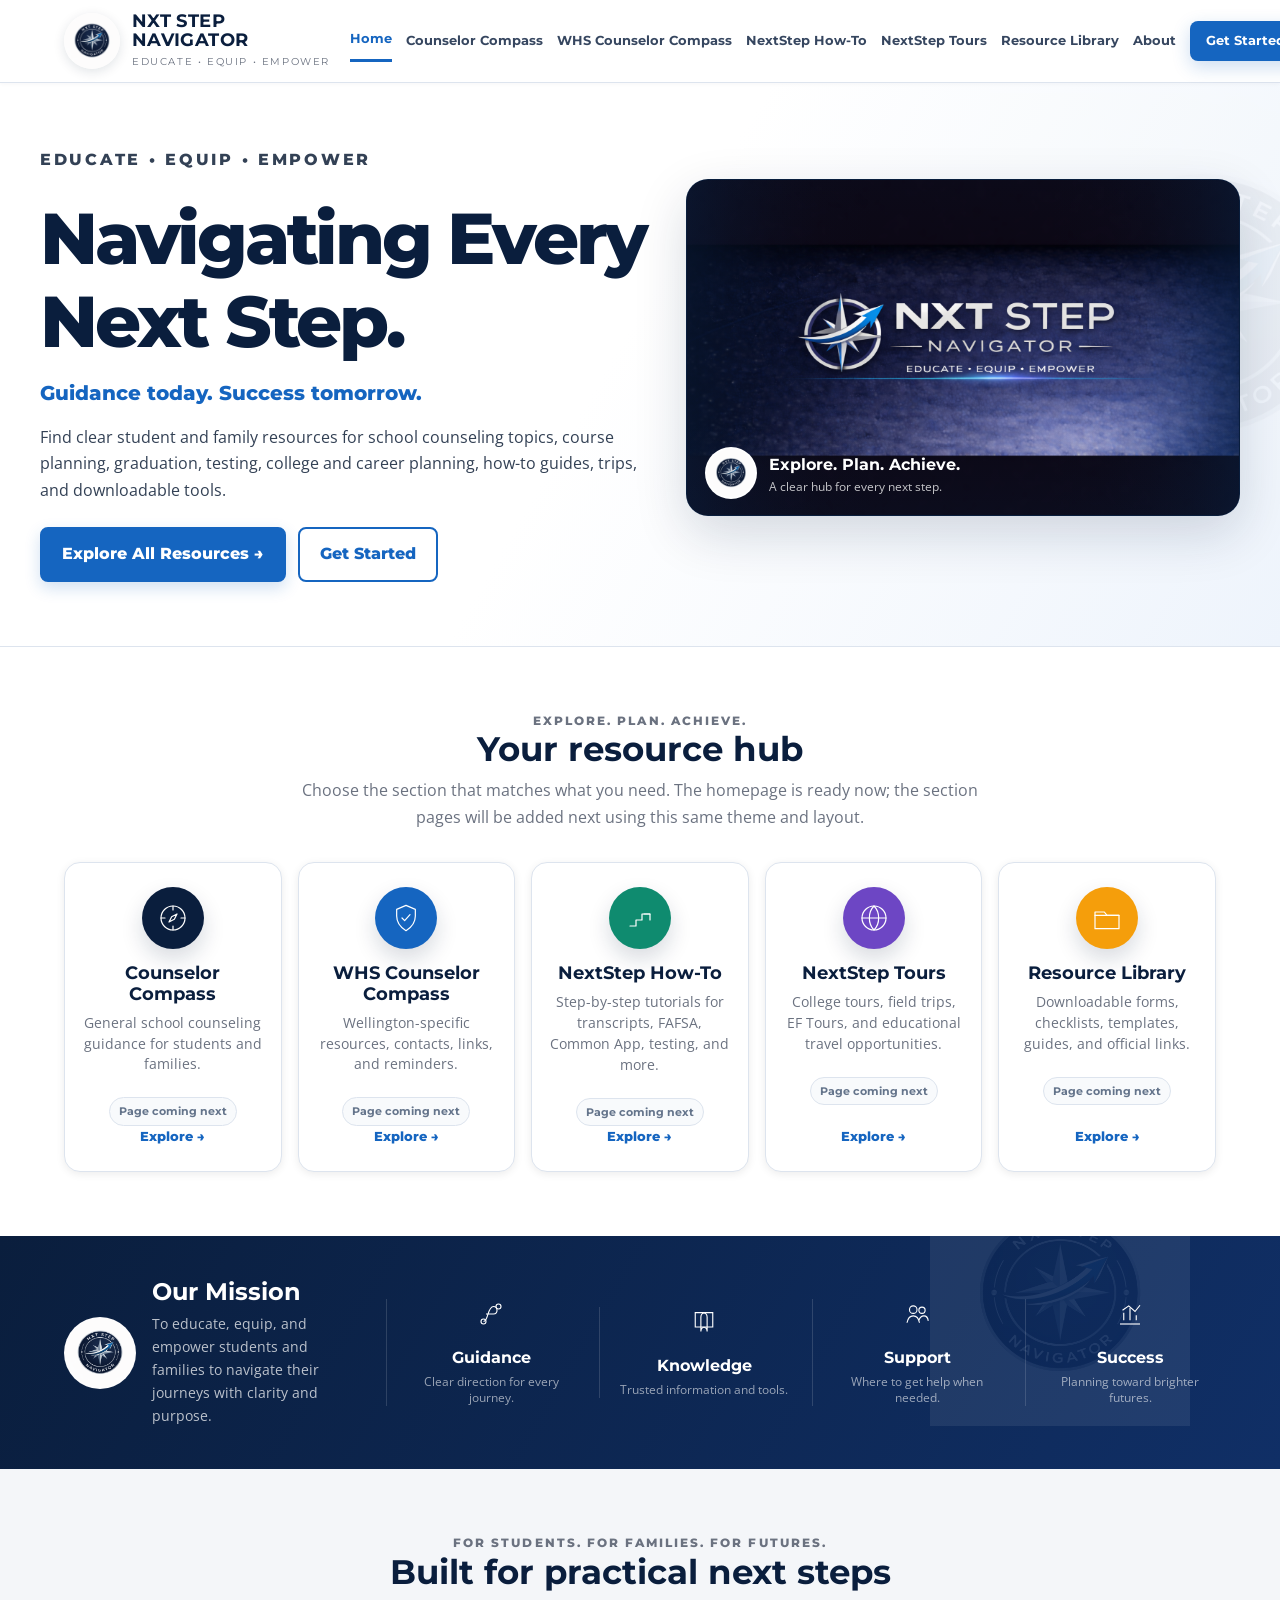
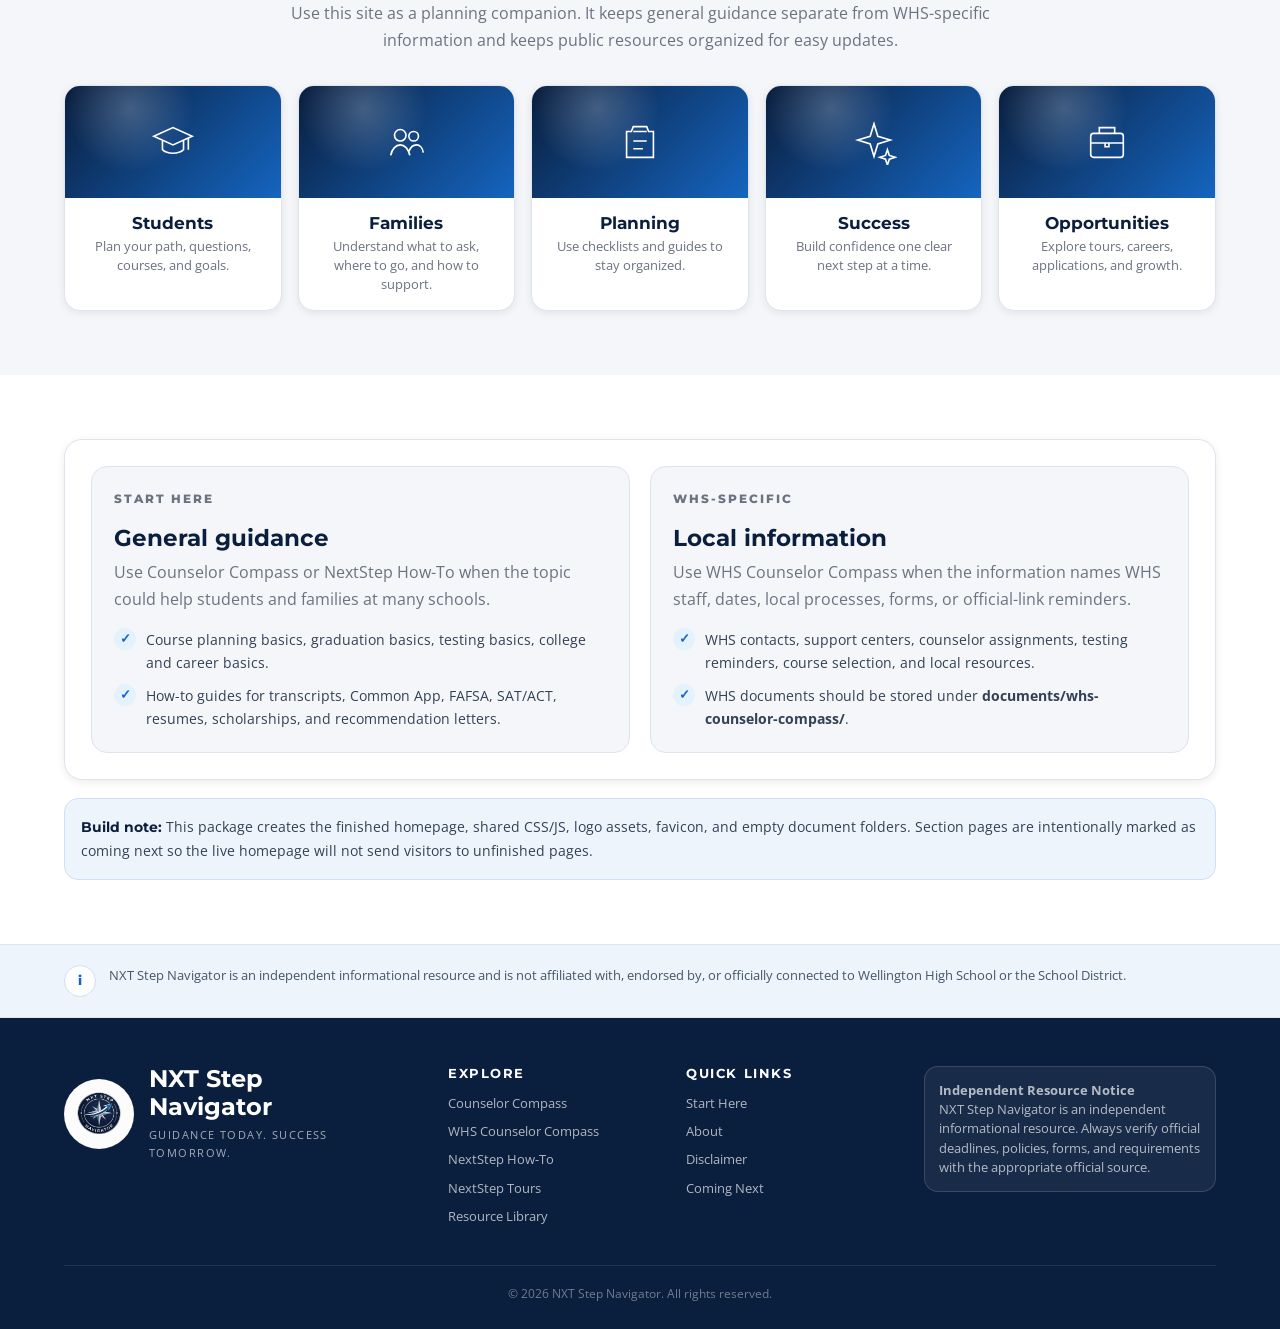
==== index.html @ c520c38c "Update index.html" ====
<!DOCTYPE html>
<html lang="en">
<head>
  <meta charset="UTF-8">
  <meta name="viewport" content="width=device-width, initial-scale=1.0">
  <title>NXT Step Navigator — Educate. Equip. Empower.</title>
  <meta name="description" content="NXT Step Navigator helps students and families find counseling guidance, step-by-step how-to resources, trip opportunities, and downloadable planning tools.">
  <link rel="icon" href="favicon.ico" sizes="any">
  <link rel="apple-touch-icon" href="apple-touch-icon.png">
  <link rel="preconnect" href="https://fonts.googleapis.com">
  <link rel="preconnect" href="https://fonts.gstatic.com" crossorigin>
  <link href="https://fonts.googleapis.com/css2?family=Montserrat:wght@500;600;700;800&family=Open+Sans:wght@400;600;700&display=swap" rel="stylesheet">
  <link rel="stylesheet" href="css/style.css">
</head>
<body>
<a class="skip-link" href="#main-content">Skip to content</a>
<nav class="nav" aria-label="Main navigation">
  <div class="container nav-inner">
    <a class="brand" href="index.html" aria-label="NXT Step Navigator home">
      <img src="assets/logos/nxt-step-navigator-badge.png" alt="NXT Step Navigator compass logo">
      <div><strong>NXT Step<br>Navigator</strong><span>Educate • Equip • Empower</span></div>
    </a>
    <button class="nav-toggle" type="button" aria-expanded="false" aria-controls="nav-links">Menu</button>
    <div class="nav-links" id="nav-links">
      <a class="active" href="index.html">Home</a>
      <a href="#site-sections">Counselor Compass</a>
      <a href="#site-sections">WHS Counselor Compass</a>
      <a href="#site-sections">NextStep How-To</a>
      <a href="#site-sections">NextStep Tours</a>
      <a href="#site-sections">Resource Library</a>
      <a href="#about-preview">About</a>
      <a class="nav-cta" href="#site-sections">Get Started →</a>
    </div>
  </div>
</nav>

<header class="hero">
  <div class="container hero-grid">
    <div class="hero-copy">
      <p class="eyebrow">Educate • Equip • Empower</p>
      <h1>Navigating Every Next Step.</h1>
      <p class="sub">Guidance today. Success tomorrow.</p>
      <p>Find clear student and family resources for school counseling topics, course planning, graduation, testing, college and career planning, how-to guides, trips, and downloadable tools.</p>
      <div class="btn-row">
        <a class="btn" href="#site-sections">Explore All Resources →</a>
        <a class="btn secondary" href="#start-here">Get Started</a>
      </div>
    </div>
    <div class="hero-visual" aria-label="NXT Step Navigator brand visual">
      <div class="hero-image-card">
        <img src="assets/images/youtube-banner.png" alt="NXT Step Navigator horizontal logo on navy blue background">
        <div class="hero-caption">
          <img src="assets/logos/nxt-step-navigator-badge.png" alt="">
          <div><strong>Explore. Plan. Achieve.</strong><span>A clear hub for every next step.</span></div>
        </div>
      </div>
      <div class="hero-mini">
        <img class="mini-logo" src="assets/logos/nxt-step-navigator-badge.png" alt="" aria-hidden="true">
        <div class="hero-mini-copy"><strong>Start with the right section.</strong><p>General guidance, WHS-specific resources, step-by-step tasks, tours, and document downloads stay separated.</p></div>
      </div>
    </div>
  </div>
</header>

<main id="main-content">
  <section class="section white" id="site-sections">
    <div class="container">
      <div class="section-title">
        <p class="eyebrow">Explore. Plan. Achieve.</p>
        <h2>Your resource hub</h2>
        <p>Choose the section that matches what you need. The homepage is ready now; the section pages will be added next using this same theme and layout.</p>
      </div>
      <div class="main-grid">
        <a class="icon-card" href="counselor-compass/">
          <span class="icon-badge"><svg viewBox="0 0 48 48" aria-hidden="true"><circle cx="24" cy="24" r="18"/><path d="M30 18 26 26l-8 4 4-8 8-4Z"/><path d="M24 6v6M24 36v6M6 24h6M36 24h6"/></svg></span>
          <h3>Counselor Compass</h3>
          <p>General school counseling guidance for students and families.</p>
          <span class="future-pill">Page coming next</span>
          <span class="card-link">Explore <span>→</span></span>
        </a>
        <a class="icon-card future-link" href="whs-counselor-compass/index.html" data-future-path="whs-counselor-compass/index.html">
          <span class="icon-badge alt"><svg viewBox="0 0 48 48" aria-hidden="true"><path d="M24 5 10 11v10c0 10 6.5 17.5 14 22 7.5-4.5 14-12 14-22V11L24 5Z"/><path d="M18 24l4 4 8-9"/></svg></span>
          <h3>WHS Counselor Compass</h3>
          <p>Wellington-specific resources, contacts, links, and reminders.</p>
          <span class="future-pill">Page coming next</span>
          <span class="card-link">Explore <span>→</span></span>
        </a>
        <a class="icon-card future-link" href="nextstep-how-to/index.html" data-future-path="nextstep-how-to/index.html">
          <span class="icon-badge green"><svg viewBox="0 0 48 48" aria-hidden="true"><path d="M9 36h9v-9h9v-9h12"/><path d="M30 18h9v9"/></svg></span>
          <h3>NextStep How-To</h3>
          <p>Step-by-step tutorials for transcripts, FAFSA, Common App, testing, and more.</p>
          <span class="future-pill">Page coming next</span>
          <span class="card-link">Explore <span>→</span></span>
        </a>
        <a class="icon-card future-link" href="nextstep-tours/index.html" data-future-path="nextstep-tours/index.html">
          <span class="icon-badge purple"><svg viewBox="0 0 48 48" aria-hidden="true"><circle cx="24" cy="24" r="18"/><path d="M6 24h36M24 6c5 5 7 11 7 18s-2 13-7 18M24 6c-5 5-7 11-7 18s2 13 7 18"/></svg></span>
          <h3>NextStep Tours</h3>
          <p>College tours, field trips, EF Tours, and educational travel opportunities.</p>
          <span class="future-pill">Page coming next</span>
          <span class="card-link">Explore <span>→</span></span>
        </a>
        <a class="icon-card future-link" href="resource-library/index.html" data-future-path="resource-library/index.html">
          <span class="icon-badge gold"><svg viewBox="0 0 48 48" aria-hidden="true"><path d="M6 15h14l4 5h18v20H6V15Z"/><path d="M6 20h36"/></svg></span>
          <h3>Resource Library</h3>
          <p>Downloadable forms, checklists, templates, guides, and official links.</p>
          <span class="future-pill">Page coming next</span>
          <span class="card-link">Explore <span>→</span></span>
        </a>
      </div>
    </div>
  </section>

  <section class="mission" aria-label="Mission">
    <div class="container mission-grid">
      <div class="mission-brand">
        <img src="assets/logos/nxt-step-navigator-badge.png" alt="NXT Step Navigator badge logo">
        <div><h2>Our Mission</h2><p>To educate, equip, and empower students and families to navigate their journeys with clarity and purpose.</p></div>
      </div>
      <div class="mission-item"><svg viewBox="0 0 48 48" aria-hidden="true"><path d="M12 36c8 0 6-24 16-24 7 0 8 12 0 12H16"/><circle cx="12" cy="36" r="4"/><circle cx="36" cy="12" r="4"/></svg><strong>Guidance</strong><span>Clear direction for every journey.</span></div>
      <div class="mission-item"><svg viewBox="0 0 48 48" aria-hidden="true"><path d="M10 9h12c4 0 7 3 7 7v23c0-4-3-7-7-7H10V9Z"/><path d="M38 9H26c-4 0-7 3-7 7v23c0-4 3-7 7-7h12V9Z"/></svg><strong>Knowledge</strong><span>Trusted information and tools.</span></div>
      <div class="mission-item"><svg viewBox="0 0 48 48" aria-hidden="true"><circle cx="18" cy="17" r="6"/><circle cx="32" cy="18" r="5"/><path d="M8 38c1.4-7 5.6-11 10-11s8.6 4 10 11"/><path d="M27 34c1.6-4.5 4.4-7 8-7 3.4 0 6.4 3.1 7 8"/></svg><strong>Support</strong><span>Where to get help when needed.</span></div>
      <div class="mission-item"><svg viewBox="0 0 48 48" aria-hidden="true"><path d="M8 40h32"/><path d="M14 34V22M24 34V14M34 34V26"/><path d="M12 18l10-7 10 9 8-10"/></svg><strong>Success</strong><span>Planning toward brighter futures.</span></div>
    </div>
  </section>

  <section class="section light" id="about-preview">
    <div class="container">
      <div class="section-title">
        <p class="eyebrow">For Students. For Families. For Futures.</p>
        <h2>Built for practical next steps</h2>
        <p>Use this site as a planning companion. It keeps general guidance separate from WHS-specific information and keeps public resources organized for easy updates.</p>
      </div>
      <div class="audience-grid">
        <article class="audience-card"><div class="audience-top"><svg viewBox="0 0 48 48" aria-hidden="true"><path d="M4 18 24 9l20 9-20 9L4 18Z"/><path d="M13 23v9c5 5 17 5 22 0v-9"/><path d="M40 20v12"/></svg></div><div class="audience-body"><h3>Students</h3><p>Plan your path, questions, courses, and goals.</p></div></article>
        <article class="audience-card"><div class="audience-top"><svg viewBox="0 0 48 48" aria-hidden="true"><circle cx="18" cy="17" r="6"/><circle cx="32" cy="18" r="5"/><path d="M8 38c1.4-7 5.6-11 10-11s8.6 4 10 11"/><path d="M27 34c1.6-4.5 4.4-7 8-7 3.4 0 6.4 3.1 7 8"/></svg></div><div class="audience-body"><h3>Families</h3><p>Understand what to ask, where to go, and how to support.</p></div></article>
        <article class="audience-card"><div class="audience-top"><svg viewBox="0 0 48 48" aria-hidden="true"><path d="M17 8h14l2 5h5v27H10V13h5l2-5Z"/><path d="M17 13h14M17 23h14M17 31h10"/></svg></div><div class="audience-body"><h3>Planning</h3><p>Use checklists and guides to stay organized.</p></div></article>
        <article class="audience-card"><div class="audience-top"><svg viewBox="0 0 48 48" aria-hidden="true"><path d="M24 5l4 13 13 4-13 4-4 13-4-13-13-4 13-4 4-13Z"/><path d="M38 32l2 6 6 2-6 2-2 6-2-6-6-2 6-2 2-6Z"/></svg></div><div class="audience-body"><h3>Success</h3><p>Build confidence one clear next step at a time.</p></div></article>
        <article class="audience-card"><div class="audience-top"><svg viewBox="0 0 48 48" aria-hidden="true"><path d="M16 15V9h16v6"/><rect x="7" y="15" width="34" height="25" rx="3"/><path d="M7 25h34M22 25v4h4v-4"/></svg></div><div class="audience-body"><h3>Opportunities</h3><p>Explore tours, careers, applications, and growth.</p></div></article>
      </div>
    </div>
  </section>

  <section class="section white" id="start-here">
    <div class="container">
      <div class="start-panel">
        <div class="choice-card">
          <p class="eyebrow">Start Here</p>
          <h3>General guidance</h3>
          <p>Use Counselor Compass or NextStep How-To when the topic could help students and families at many schools.</p>
          <ul class="choice-list">
            <li><span class="check">✓</span><span>Course planning basics, graduation basics, testing basics, college and career basics.</span></li>
            <li><span class="check">✓</span><span>How-to guides for transcripts, Common App, FAFSA, SAT/ACT, resumes, scholarships, and recommendation letters.</span></li>
          </ul>
        </div>
        <div class="choice-card">
          <p class="eyebrow">WHS-Specific</p>
          <h3>Local information</h3>
          <p>Use WHS Counselor Compass when the information names WHS staff, dates, local processes, forms, or official-link reminders.</p>
          <ul class="choice-list">
            <li><span class="check">✓</span><span>WHS contacts, support centers, counselor assignments, testing reminders, course selection, and local resources.</span></li>
            <li><span class="check">✓</span><span>WHS documents should be stored under <strong>documents/whs-counselor-compass/</strong>.</span></li>
          </ul>
        </div>
      </div>
      <div class="coming-box" id="coming-next"><strong>Build note:</strong> This package creates the finished homepage, shared CSS/JS, logo assets, favicon, and empty document folders. Section pages are intentionally marked as coming next so the live homepage will not send visitors to unfinished pages.</div>
    </div>
  </section>
</main>

<section class="disclaimer" id="disclaimer">
  <div class="container"><span class="info-dot">i</span><div>NXT Step Navigator is an independent informational resource and is not affiliated with, endorsed by, or officially connected to Wellington High School or the School District.</div></div>
</section>

<footer class="footer">
  <div class="container">
    <div class="footer-grid">
      <div>
        <div class="footer-brand"><img src="assets/logos/nxt-step-navigator-badge.png" alt="NXT Step Navigator logo"><div><strong>NXT Step<br>Navigator</strong><span>Guidance today. Success tomorrow.</span></div></div>
      </div>
      <div class="footer-col"><h4>Explore</h4><a href="#site-sections">Counselor Compass</a><a href="#site-sections">WHS Counselor Compass</a><a href="#site-sections">NextStep How-To</a><a href="#site-sections">NextStep Tours</a><a href="#site-sections">Resource Library</a></div>
      <div class="footer-col"><h4>Quick Links</h4><a href="#start-here">Start Here</a><a href="#about-preview">About</a><a href="#disclaimer">Disclaimer</a><a href="#coming-next">Coming Next</a></div>
      <div class="footer-note"><p><strong>Independent Resource Notice</strong><br>NXT Step Navigator is an independent informational resource. Always verify official deadlines, policies, forms, and requirements with the appropriate official source.</p></div>
    </div>
    <div class="copyright">© 2026 NXT Step Navigator. All rights reserved.</div>
  </div>
</footer>

<div class="toast" role="status" aria-live="polite"><strong>Page coming next</strong><span>This page will be added in the next website build.</span></div>
<script src="js/main.js"></script>
</body>
</html>
---- css/style.css ----
/* NXT Step Navigator — main homepage styling */
:root{
  --navy:#0A1E3D;
  --navy-2:#102F66;
  --blue:#1565C0;
  --blue-dark:#0D47A1;
  --silver:#E8EDF2;
  --light:#F4F6F9;
  --gray:#6B7280;
  --white:#FFFFFF;
  --text:#13223A;
  --border:#DDE4EE;
  --success:#16A34A;
  --gold:#D97706;
  --shadow:0 2px 8px rgba(0,0,0,.08);
  --shadow-lg:0 18px 52px rgba(10,30,61,.16);
  --radius:14px;
}
*{box-sizing:border-box}
html{scroll-behavior:smooth}
body{margin:0;font-family:'Open Sans',Arial,sans-serif;color:var(--text);background:var(--light);line-height:1.65}
a{color:inherit;text-decoration:none}
img{max-width:100%;display:block}
.container{max-width:1200px;margin:0 auto;padding:0 24px}
.skip-link{position:absolute;left:-999px;top:10px;background:var(--navy);color:white;padding:10px 14px;border-radius:8px;z-index:999}.skip-link:focus{left:12px}

/* Navigation */
.nav{background:#fff;border-bottom:1px solid var(--border);position:sticky;top:0;z-index:50;box-shadow:0 1px 4px rgba(10,30,61,.04)}
.nav-inner{height:82px;display:flex;align-items:center;gap:20px}
.brand{display:flex;align-items:center;gap:12px;margin-right:auto;min-width:max-content}
.brand img{width:56px;height:56px;border-radius:50%;object-fit:cover;box-shadow:0 3px 12px rgba(10,30,61,.12)}
.brand strong{display:block;font-family:Montserrat,sans-serif;color:var(--navy);font-size:18px;line-height:1.05;letter-spacing:.02em;text-transform:uppercase}
.brand span{display:block;font-family:Montserrat,sans-serif;font-size:10px;text-transform:uppercase;letter-spacing:.16em;color:var(--gray);margin-top:4px}
.nav-links{display:flex;align-items:center;gap:14px;font-family:Montserrat,sans-serif;font-size:12.5px;font-weight:700}
.nav-links a{color:var(--navy);opacity:.82;padding:9px 0;white-space:nowrap}
.nav-links a:hover,.nav-links a.active{color:var(--blue);opacity:1}
.nav-links a.active{border-bottom:3px solid var(--blue)}
.nav-cta{background:var(--blue);color:#fff!important;padding:10px 16px!important;border-radius:8px;opacity:1!important;box-shadow:0 6px 18px rgba(21,101,192,.22)}
.nav-cta:hover{background:var(--blue-dark);color:#fff!important}
.nav-toggle{display:none;background:var(--navy);color:#fff;border:0;border-radius:9px;padding:9px 11px;font-family:Montserrat,sans-serif;font-weight:700;cursor:pointer}

/* Hero */
.hero{position:relative;background:linear-gradient(120deg,#ffffff 0%,#ffffff 48%,#EEF4FC 100%);overflow:hidden;border-bottom:1px solid var(--border)}
.hero:before{content:"";position:absolute;right:-140px;top:10px;width:430px;height:430px;background:url('../assets/logos/nxt-step-navigator-badge.png') center/contain no-repeat;opacity:.045;filter:grayscale(.15)}
.hero-grid{position:relative;z-index:1;display:grid;grid-template-columns:1.05fr .95fr;gap:34px;align-items:center;min-height:520px;padding:64px 0}
.eyebrow{font-family:Montserrat,sans-serif;font-size:12px;font-weight:800;letter-spacing:.17em;text-transform:uppercase;color:var(--blue);margin:0 0 12px}
h1,h2,h3,h4{font-family:Montserrat,sans-serif;color:var(--navy);line-height:1.15}
.hero h1{font-size:clamp(42px,6vw,72px);letter-spacing:-.045em;margin:0 0 14px;font-weight:800;max-width:680px}
.hero .sub{font-family:Montserrat,sans-serif;font-size:20px;color:var(--blue);font-weight:800;margin:0 0 14px}
.hero p{max-width:640px;color:#334155;margin:0 0 24px;font-size:16px}
.btn-row{display:flex;gap:12px;flex-wrap:wrap;align-items:center}
.btn{display:inline-flex;align-items:center;justify-content:center;gap:9px;background:var(--blue);color:#fff;font-family:Montserrat,sans-serif;font-weight:800;border-radius:8px;padding:12px 20px;border:2px solid var(--blue);transition:.15s;box-shadow:0 6px 16px rgba(21,101,192,.2)}
.btn:hover{background:var(--blue-dark);border-color:var(--blue-dark);transform:translateY(-1px)}
.btn.secondary{background:#fff;color:var(--blue);box-shadow:none}
.btn.secondary:hover{background:#E3F2FD;color:var(--blue-dark);border-color:var(--blue-dark)}
.btn.dark-ghost{background:transparent;border-color:rgba(255,255,255,.72);color:#fff;box-shadow:none}.btn.dark-ghost:hover{background:#fff;color:var(--navy);border-color:#fff}

.hero-visual{position:relative;min-height:370px}
.hero-image-card{position:relative;border-radius:22px;overflow:hidden;background:var(--navy);box-shadow:var(--shadow-lg);border:1px solid rgba(10,30,61,.08)}
.hero-image-card img{width:100%;height:335px;object-fit:cover;object-position:center 46%}
.hero-image-card:before{
  content:"";
  position:absolute;
  inset:0;
  z-index:1;
  pointer-events:none;
  background:linear-gradient(
    90deg,
    rgba(10,30,61,.55) 0%,
    rgba(10,30,61,.30) 8%,
    rgba(10,30,61,.14) 16%,
    rgba(10,30,61,.04) 24%,
    rgba(10,30,61,0) 34%,
    rgba(10,30,61,0) 66%,
    rgba(10,30,61,.04) 76%,
    rgba(10,30,61,.14) 84%,
    rgba(10,30,61,.30) 92%,
    rgba(10,30,61,.55) 100%
  );
}
.hero-image-card:after{
  content:"";
  position:absolute;
  inset:0;
  z-index:2;
  pointer-events:none;
  background:linear-gradient(
    180deg,
    rgba(10,30,61,.10) 0%,
    rgba(10,30,61,0) 20%,
    rgba(10,30,61,0) 72%,
    rgba(10,30,61,.20) 100%
  );
}
.hero-caption{position:absolute;left:18px;right:18px;bottom:16px;color:#fff;z-index:3;display:flex;align-items:center;gap:12px}
.hero-caption img{width:52px;height:52px;border-radius:50%;background:#fff;border:2px solid rgba(255,255,255,.75);object-fit:cover;flex:0 0 auto}
.hero-caption strong{font-family:Montserrat,sans-serif;font-size:16px}.hero-caption span{display:block;color:rgba(255,255,255,.76);font-size:12px;line-height:1.35}
.hero-mini{position:absolute;left:-26px;bottom:-30px;width:clamp(360px,42vw,520px);max-width:calc(100vw - 48px);background:#fff;border:1px solid var(--border);border-radius:26px;padding:20px 24px;box-shadow:0 16px 42px rgba(10,30,61,.14);display:grid;grid-template-columns:66px 1fr;gap:18px;align-items:center;z-index:4;overflow:visible}
.hero-mini .mini-logo{width:66px;height:66px;border-radius:50%;object-fit:cover;background:#fff;box-shadow:0 4px 16px rgba(10,30,61,.14);flex:0 0 auto}
.hero-mini-copy{min-width:0}.hero-mini strong{display:block;font-family:Montserrat,sans-serif;color:var(--navy);font-size:clamp(21px,1.75vw,28px);line-height:1.12;letter-spacing:-.025em;margin:0 0 8px}.hero-mini p{font-size:clamp(14px,1.05vw,16px);line-height:1.55;color:var(--gray);margin:0;max-width:420px}

/* Section intro */
.section{padding:64px 0}.section.white{background:#fff}.section.light{background:var(--light)}
.section-title{text-align:center;margin-bottom:32px}.section-title h2{font-size:34px;margin:0 0 8px}.section-title p{margin:0 auto;max-width:720px;color:var(--gray)}

/* Main cards */
.main-grid{display:grid;grid-template-columns:repeat(5,minmax(0,1fr));gap:16px}
.icon-card{background:#fff;border:1px solid var(--border);border-radius:16px;padding:24px 18px;box-shadow:var(--shadow);text-align:center;position:relative;transition:.18s;min-height:235px;display:flex;flex-direction:column;align-items:center;justify-content:flex-start}
.icon-card:hover{transform:translateY(-4px);box-shadow:0 16px 42px rgba(10,30,61,.12);border-color:#C8D8ED}
.icon-card:before{content:"";position:absolute;left:18px;right:18px;top:0;height:4px;background:var(--blue);border-radius:0 0 6px 6px;opacity:0;transition:.18s}.icon-card:hover:before{opacity:1}
.icon-badge{width:62px;height:62px;border-radius:50%;background:var(--navy);display:flex;align-items:center;justify-content:center;color:white;margin:0 auto 14px;box-shadow:0 10px 22px rgba(10,30,61,.16)}
.icon-badge.alt{background:var(--blue)}.icon-badge.gold{background:#F59E0B}.icon-badge.green{background:#0F8B6F}.icon-badge.purple{background:#6D46C4}
.icon-badge svg{width:32px;height:32px;stroke:currentColor;fill:none;stroke-width:1.8;stroke-linecap:round;stroke-linejoin:round}
.icon-card h3{font-size:18px;margin:0 0 8px}.icon-card p{font-size:13.5px;color:var(--gray);margin:0 0 14px;line-height:1.55}.card-link{margin-top:auto;color:var(--blue);font-family:Montserrat,sans-serif;font-weight:800;font-size:13px}.card-link span{transition:.16s}.icon-card:hover .card-link span{margin-left:4px}

/* Mission */
.mission{background:linear-gradient(120deg,var(--navy),#102F66);color:#fff;padding:42px 0;position:relative;overflow:hidden}.mission:after{content:"";position:absolute;right:7%;top:-70px;width:260px;height:260px;background:url('../assets/logos/nxt-step-navigator-badge.png') center/contain no-repeat;opacity:.08}.mission-grid{position:relative;z-index:1;display:grid;grid-template-columns:1.1fr repeat(4,.7fr);gap:22px;align-items:center}.mission-brand{display:flex;gap:16px;align-items:center}.mission-brand img{width:72px;height:72px;border-radius:50%;background:#fff}.mission h2,.mission h3{color:#fff;margin:0}.mission p{color:rgba(255,255,255,.72);margin:6px 0 0;font-size:14px}.mission-item{text-align:center;border-left:1px solid rgba(255,255,255,.14);padding-left:18px}.mission-item svg{width:30px;height:30px;stroke:#fff;fill:none;stroke-width:1.8;margin:0 auto 8px}.mission-item strong{display:block;font-family:Montserrat,sans-serif;color:#fff}.mission-item span{display:block;color:rgba(255,255,255,.58);font-size:12px;line-height:1.35;margin-top:3px}

/* Audience cards */
.audience-grid{display:grid;grid-template-columns:repeat(5,minmax(0,1fr));gap:16px}.audience-card{background:#fff;border:1px solid var(--border);border-radius:16px;overflow:hidden;box-shadow:var(--shadow);transition:.18s}.audience-card:hover{transform:translateY(-3px);box-shadow:0 14px 36px rgba(10,30,61,.11)}.audience-top{height:112px;background:linear-gradient(135deg,var(--navy),var(--blue));position:relative;display:flex;align-items:center;justify-content:center}.audience-top:before{content:"";position:absolute;inset:0;background:radial-gradient(circle at 30% 20%,rgba(255,255,255,.22),transparent 36%)}.audience-top svg{position:relative;width:46px;height:46px;stroke:#fff;fill:none;stroke-width:1.7}.audience-body{padding:16px;text-align:center}.audience-body h3{font-size:17px;margin:0 0 4px}.audience-body p{font-size:13px;color:var(--gray);margin:0;line-height:1.45}

/* Start panel */
.start-panel{background:#fff;border:1px solid var(--border);border-radius:18px;box-shadow:var(--shadow);padding:26px;display:grid;grid-template-columns:1fr 1fr;gap:20px;align-items:stretch}.choice-card{background:var(--light);border:1px solid var(--border);border-radius:16px;padding:22px}.choice-card h3{font-size:23px;margin:0 0 8px}.choice-card p{color:var(--gray);margin:0 0 16px}.choice-list{list-style:none;margin:0;padding:0;display:grid;gap:10px}.choice-list li{display:flex;gap:10px;align-items:flex-start;font-size:14px;color:#334155}.check{width:22px;height:22px;border-radius:50%;background:#E3F2FD;color:var(--blue);display:inline-flex;align-items:center;justify-content:center;font-weight:800;flex:0 0 auto;font-size:13px}.coming-box{margin-top:18px;background:#EEF4FC;border:1px solid #CFE0F6;border-radius:14px;padding:16px;color:#334155;font-size:14px}.coming-box strong{font-family:Montserrat,sans-serif;color:var(--navy)}

/* Disclaimer and footer */
.disclaimer{background:#EEF4FC;border-top:1px solid var(--border);border-bottom:1px solid var(--border);padding:20px 0;color:#475569;font-size:13px}.disclaimer .container{display:flex;gap:13px;align-items:flex-start}.info-dot{width:32px;height:32px;border-radius:50%;background:#fff;color:var(--blue);border:1px solid #CFE0F6;display:flex;align-items:center;justify-content:center;font-family:Montserrat,sans-serif;font-weight:800;flex:0 0 auto}
.footer{background:var(--navy);color:#fff;padding:48px 0 26px}.footer-grid{display:grid;grid-template-columns:1.2fr .7fr .7fr 1fr;gap:34px;align-items:start}.footer-brand{display:flex;gap:15px;align-items:center}.footer-brand img{width:70px;height:70px;border-radius:50%;background:#fff}.footer-brand strong{font-family:Montserrat,sans-serif;font-size:24px;line-height:1.1}.footer-brand span{display:block;color:rgba(255,255,255,.64);font-size:11px;letter-spacing:.13em;text-transform:uppercase;margin-top:4px}.footer-col h4{color:#fff;font-size:13px;letter-spacing:.12em;text-transform:uppercase;margin:0 0 12px}.footer-col a{display:block;color:rgba(255,255,255,.68);font-size:13px;margin-bottom:7px}.footer-col a:hover{color:#fff}.footer-note{border:1px solid rgba(255,255,255,.14);border-radius:14px;padding:14px;background:rgba(255,255,255,.06)}.footer-note p{margin:0;color:rgba(255,255,255,.68);font-size:12.5px;line-height:1.55}.copyright{border-top:1px solid rgba(255,255,255,.1);margin-top:30px;padding-top:18px;text-align:center;color:rgba(255,255,255,.42);font-size:12px}

/* Future link handling */
.future-link{cursor:pointer}.future-pill{display:inline-flex;align-items:center;gap:5px;margin-top:8px;background:#F8FAFC;border:1px solid var(--border);border-radius:999px;padding:4px 9px;color:#64748B;font-size:11px;font-weight:700;font-family:Montserrat,sans-serif}
.toast{position:fixed;right:20px;bottom:20px;z-index:90;background:#fff;color:var(--navy);border:1px solid var(--border);box-shadow:0 14px 36px rgba(10,30,61,.18);border-radius:14px;padding:14px 16px;max-width:360px;opacity:0;transform:translateY(12px);pointer-events:none;transition:.2s}.toast.show{opacity:1;transform:translateY(0)}.toast strong{font-family:Montserrat,sans-serif;display:block}.toast span{display:block;color:var(--gray);font-size:13px;margin-top:3px}

@media (max-width:1040px){.nav-links{gap:9px;font-size:11.5px}.main-grid,.audience-grid{grid-template-columns:repeat(3,1fr)}.mission-grid{grid-template-columns:1fr 1fr}.mission-item{text-align:left;border-left:0;border-top:1px solid rgba(255,255,255,.14);padding:16px 0 0}.mission-item svg{margin:0 0 8px}.footer-grid{grid-template-columns:1fr 1fr}}
@media (max-width:820px){.nav-inner{height:auto;padding:13px 0;align-items:flex-start;flex-wrap:wrap}.nav-toggle{display:block;margin-left:auto}.nav-links{display:none;flex-basis:100%;flex-direction:column;align-items:flex-start;gap:3px;padding:8px 0 12px}.nav.open .nav-links{display:flex}.nav-links a.active{border-bottom:0}.hero-grid{grid-template-columns:1fr;min-height:auto;padding:44px 0 58px}.hero-mini{position:relative;left:auto;bottom:auto;margin:14px auto 0;width:min(100%,520px);max-width:100%;grid-template-columns:60px 1fr;padding:18px 20px;border-radius:22px}.hero-mini .mini-logo{width:60px;height:60px}.hero-mini strong{font-size:23px}.hero-mini p{font-size:14.5px}.hero-image-card img{height:260px}.start-panel{grid-template-columns:1fr}.main-grid,.audience-grid{grid-template-columns:repeat(2,1fr)}.mission-grid{grid-template-columns:1fr}.footer-grid{grid-template-columns:1fr}}
@media (max-width:560px){.container{padding:0 18px}.brand strong{font-size:15px}.brand span{font-size:8.5px}.hero h1{font-size:39px}.section{padding:46px 0}.section-title h2{font-size:28px}.main-grid,.audience-grid{grid-template-columns:1fr}.icon-card{min-height:auto}.footer-brand{align-items:flex-start}.toast{left:16px;right:16px;bottom:16px}}

@media (max-width:560px){.hero-mini{grid-template-columns:50px 1fr;gap:12px;padding:16px}.hero-mini .mini-logo{width:50px;height:50px}.hero-mini strong{font-size:20px}.hero-mini p{font-size:13.5px;line-height:1.5}}

/* Remove the white Start with the right section box */
.hero-mini,
.hero-visual .hero-mini,
section .hero-mini {
  display: none !important;
  visibility: hidden !important;
  height: 0 !important;
  margin: 0 !important;
  padding: 0 !important;
  border: 0 !important;
  overflow: hidden !important;
}
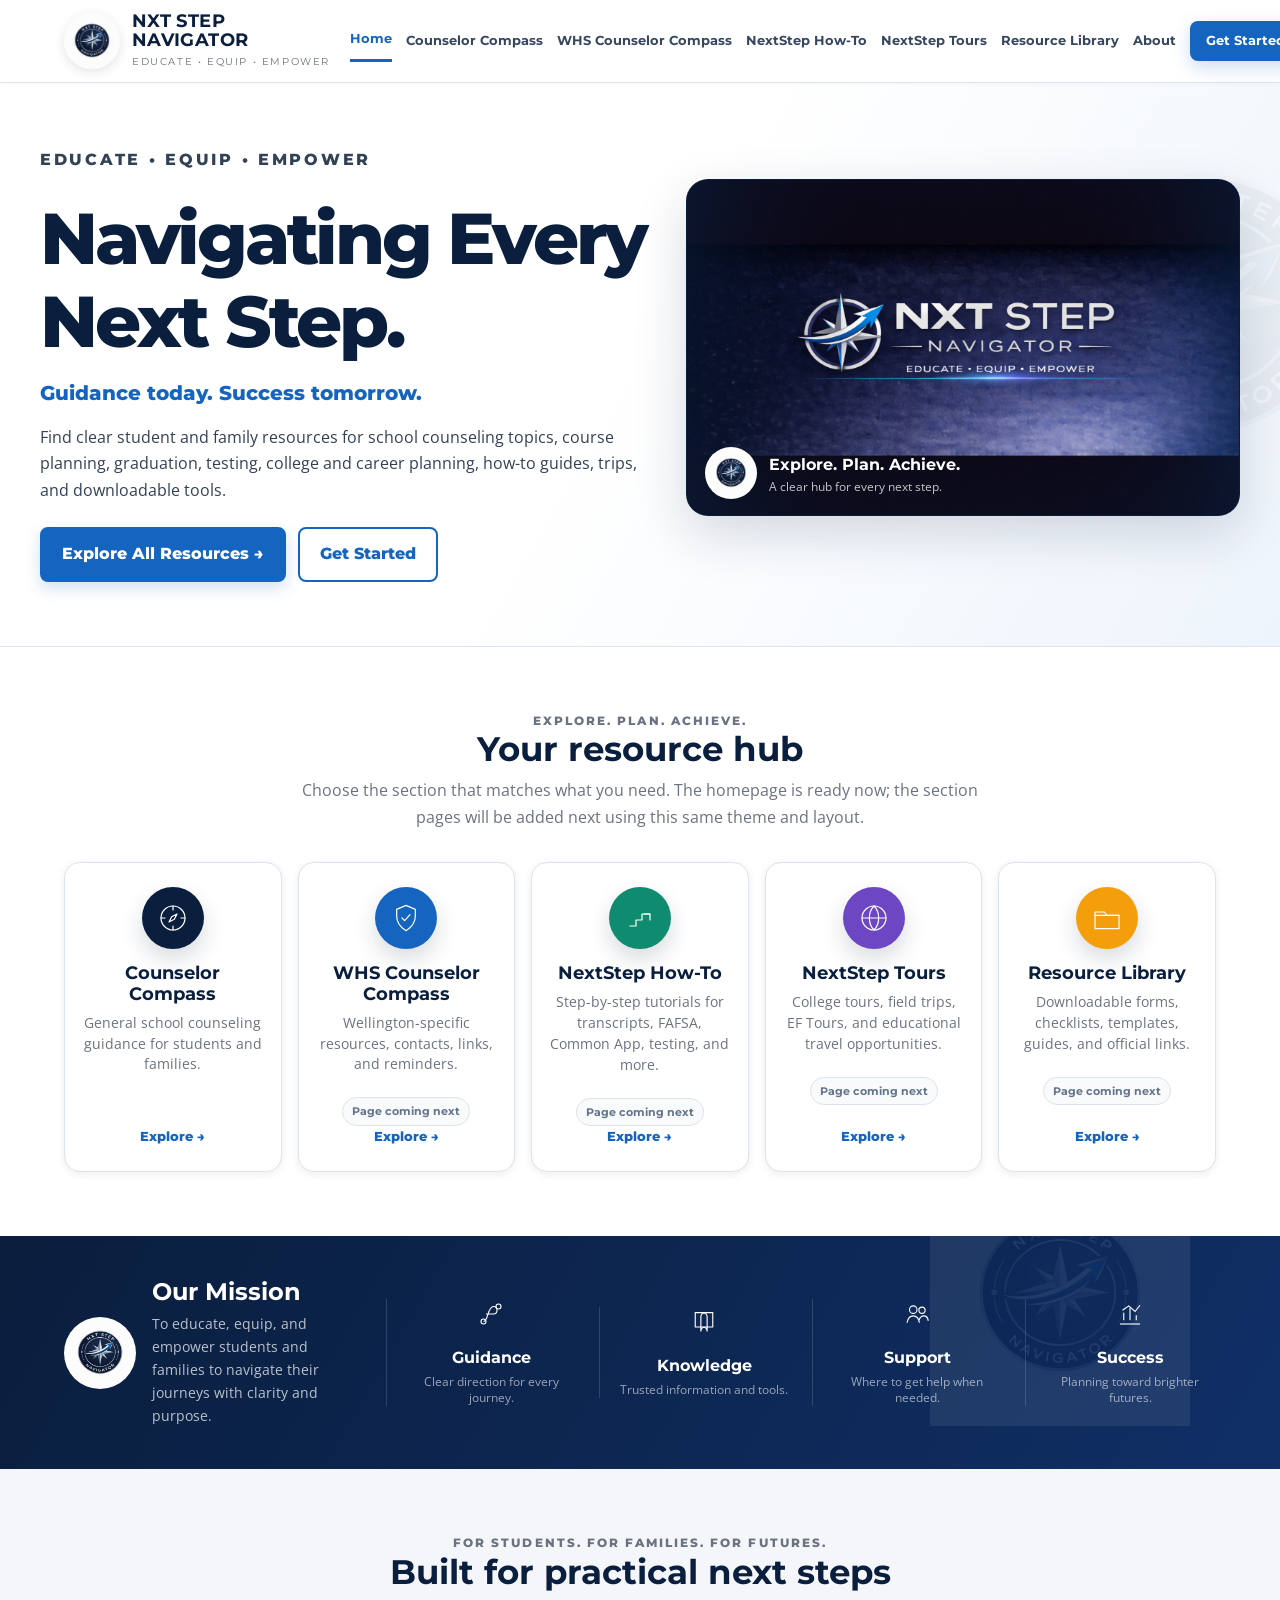
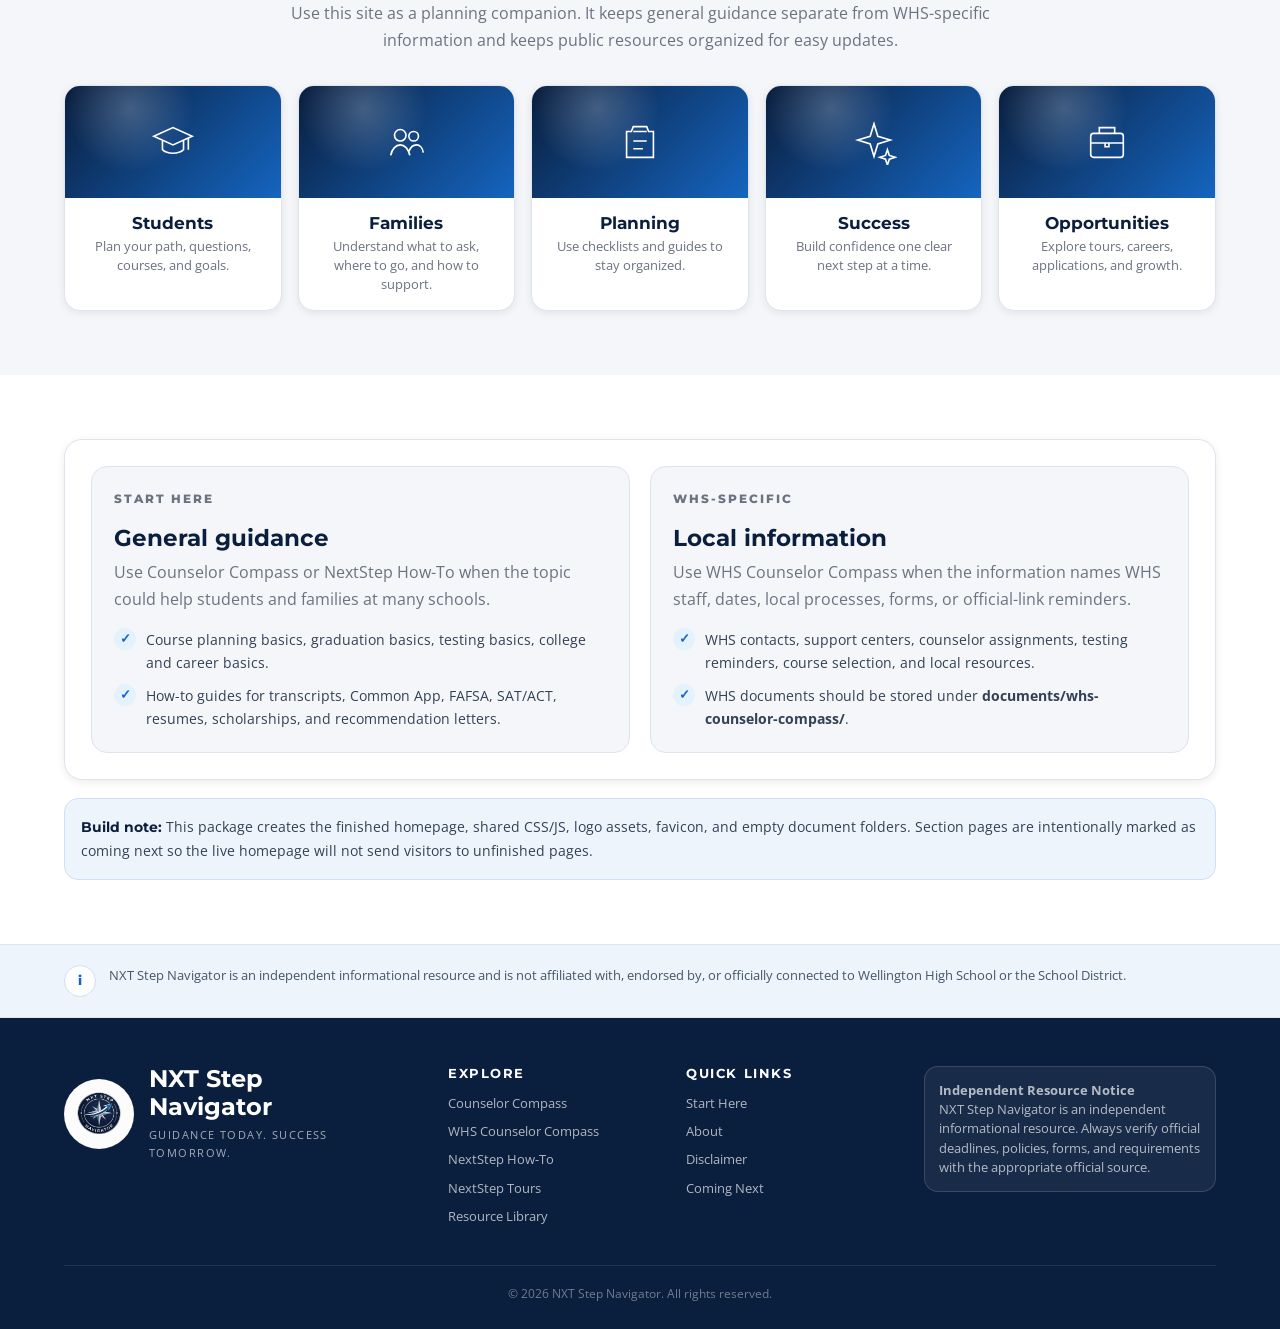
==== commit 99788670: "Add files via upload" ====
--- a/index.html
+++ b/index.html
@@ -23,7 +23,7 @@
     <button class="nav-toggle" type="button" aria-expanded="false" aria-controls="nav-links">Menu</button>
     <div class="nav-links" id="nav-links">
       <a class="active" href="index.html">Home</a>
-      <a href="#site-sections">Counselor Compass</a>
+      <a href="counselor-compass/">Counselor Compass</a>
       <a href="#site-sections">WHS Counselor Compass</a>
       <a href="#site-sections">NextStep How-To</a>
       <a href="#site-sections">NextStep Tours</a>
@@ -55,8 +55,8 @@
         </div>
       </div>
       <div class="hero-mini">
-        <img class="mini-logo" src="assets/logos/nxt-step-navigator-badge.png" alt="" aria-hidden="true">
-        <div class="hero-mini-copy"><strong>Start with the right section.</strong><p>General guidance, WHS-specific resources, step-by-step tasks, tours, and document downloads stay separated.</p></div>
+        <div class="mini-icon"><svg viewBox="0 0 48 48" aria-hidden="true"><circle cx="24" cy="24" r="18"/><path d="M30 18 26 26l-8 4 4-8 8-4Z"/><path d="M24 6v6M24 36v6M6 24h6M36 24h6"/></svg></div>
+        <div><strong>Start with the right section.</strong><p>General guidance, WHS-specific resources, step-by-step tasks, tours, and document downloads stay separated.</p></div>
       </div>
     </div>
   </div>
@@ -75,7 +75,6 @@
           <span class="icon-badge"><svg viewBox="0 0 48 48" aria-hidden="true"><circle cx="24" cy="24" r="18"/><path d="M30 18 26 26l-8 4 4-8 8-4Z"/><path d="M24 6v6M24 36v6M6 24h6M36 24h6"/></svg></span>
           <h3>Counselor Compass</h3>
           <p>General school counseling guidance for students and families.</p>
-          <span class="future-pill">Page coming next</span>
           <span class="card-link">Explore <span>→</span></span>
         </a>
         <a class="icon-card future-link" href="whs-counselor-compass/index.html" data-future-path="whs-counselor-compass/index.html">
@@ -177,7 +176,7 @@
       <div>
         <div class="footer-brand"><img src="assets/logos/nxt-step-navigator-badge.png" alt="NXT Step Navigator logo"><div><strong>NXT Step<br>Navigator</strong><span>Guidance today. Success tomorrow.</span></div></div>
       </div>
-      <div class="footer-col"><h4>Explore</h4><a href="#site-sections">Counselor Compass</a><a href="#site-sections">WHS Counselor Compass</a><a href="#site-sections">NextStep How-To</a><a href="#site-sections">NextStep Tours</a><a href="#site-sections">Resource Library</a></div>
+      <div class="footer-col"><h4>Explore</h4><a href="counselor-compass/">Counselor Compass</a><a href="#site-sections">WHS Counselor Compass</a><a href="#site-sections">NextStep How-To</a><a href="#site-sections">NextStep Tours</a><a href="#site-sections">Resource Library</a></div>
       <div class="footer-col"><h4>Quick Links</h4><a href="#start-here">Start Here</a><a href="#about-preview">About</a><a href="#disclaimer">Disclaimer</a><a href="#coming-next">Coming Next</a></div>
       <div class="footer-note"><p><strong>Independent Resource Notice</strong><br>NXT Step Navigator is an independent informational resource. Always verify official deadlines, policies, forms, and requirements with the appropriate official source.</p></div>
     </div>
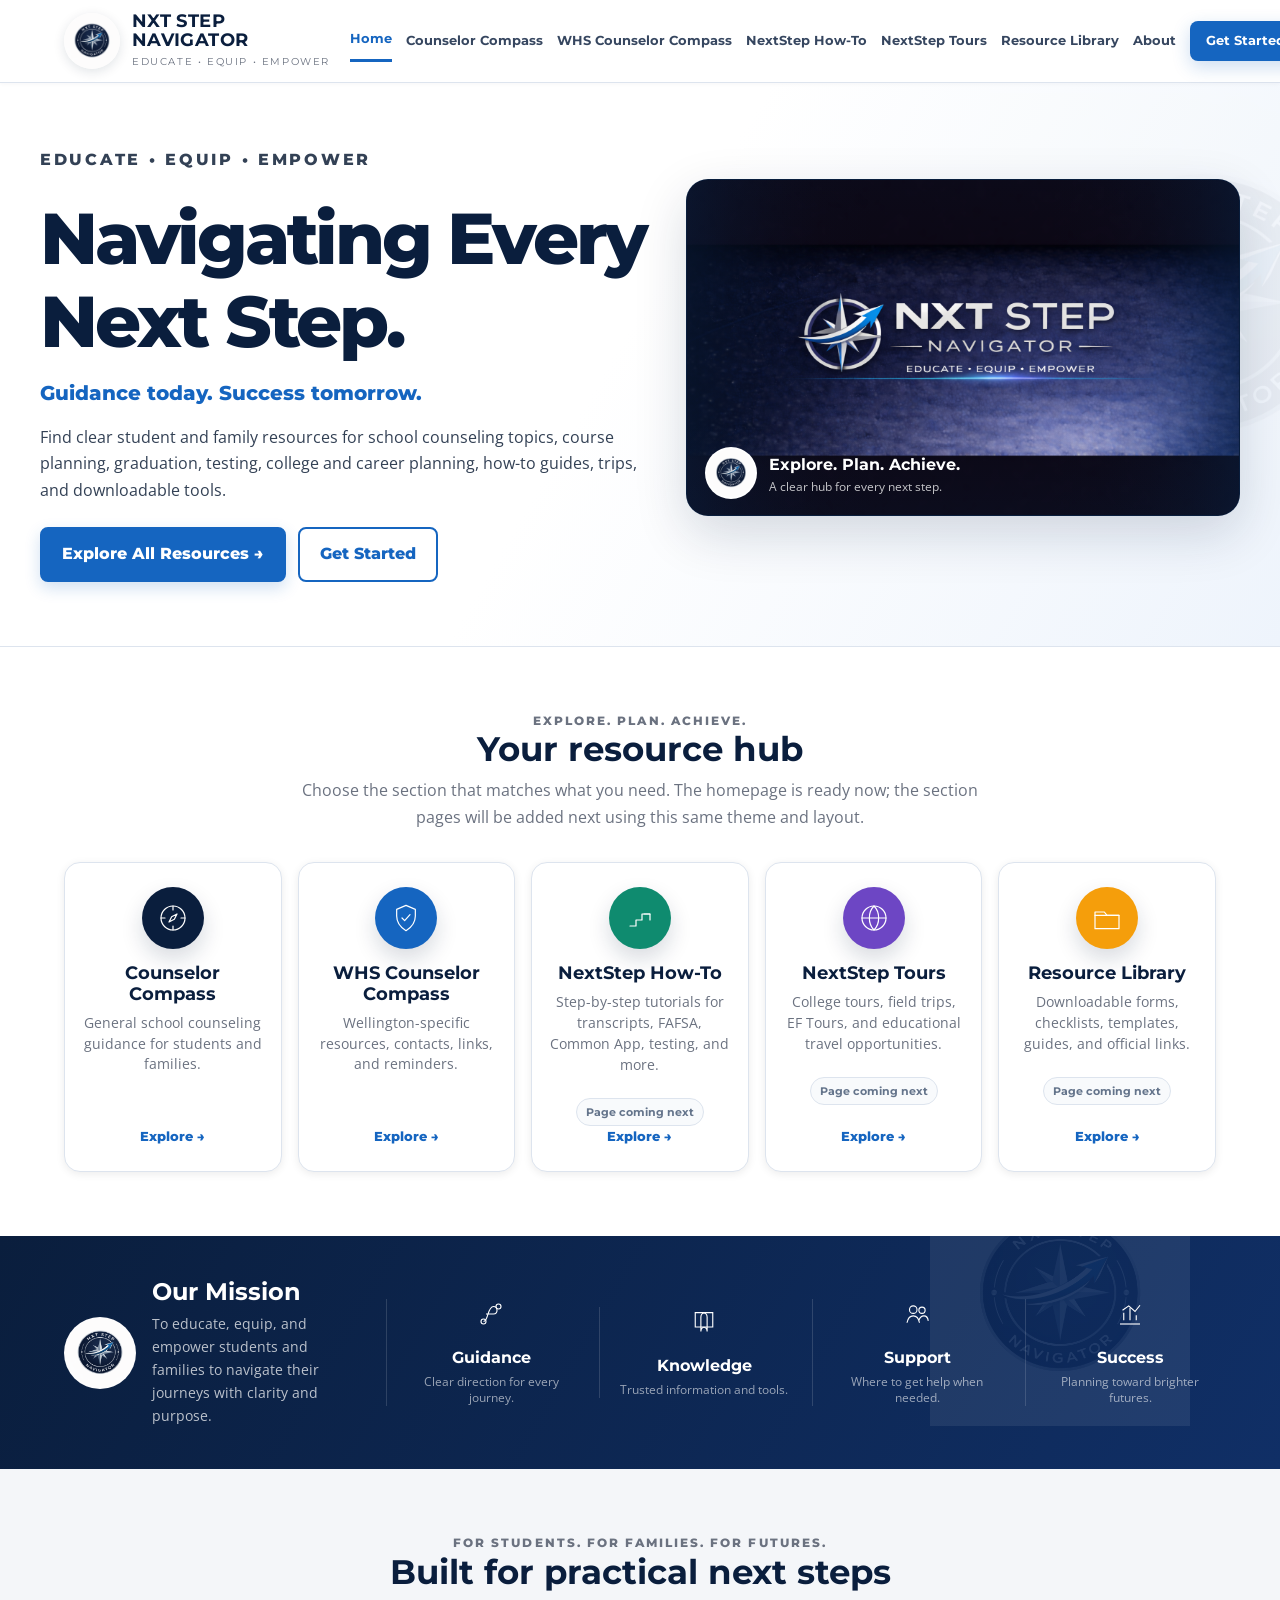
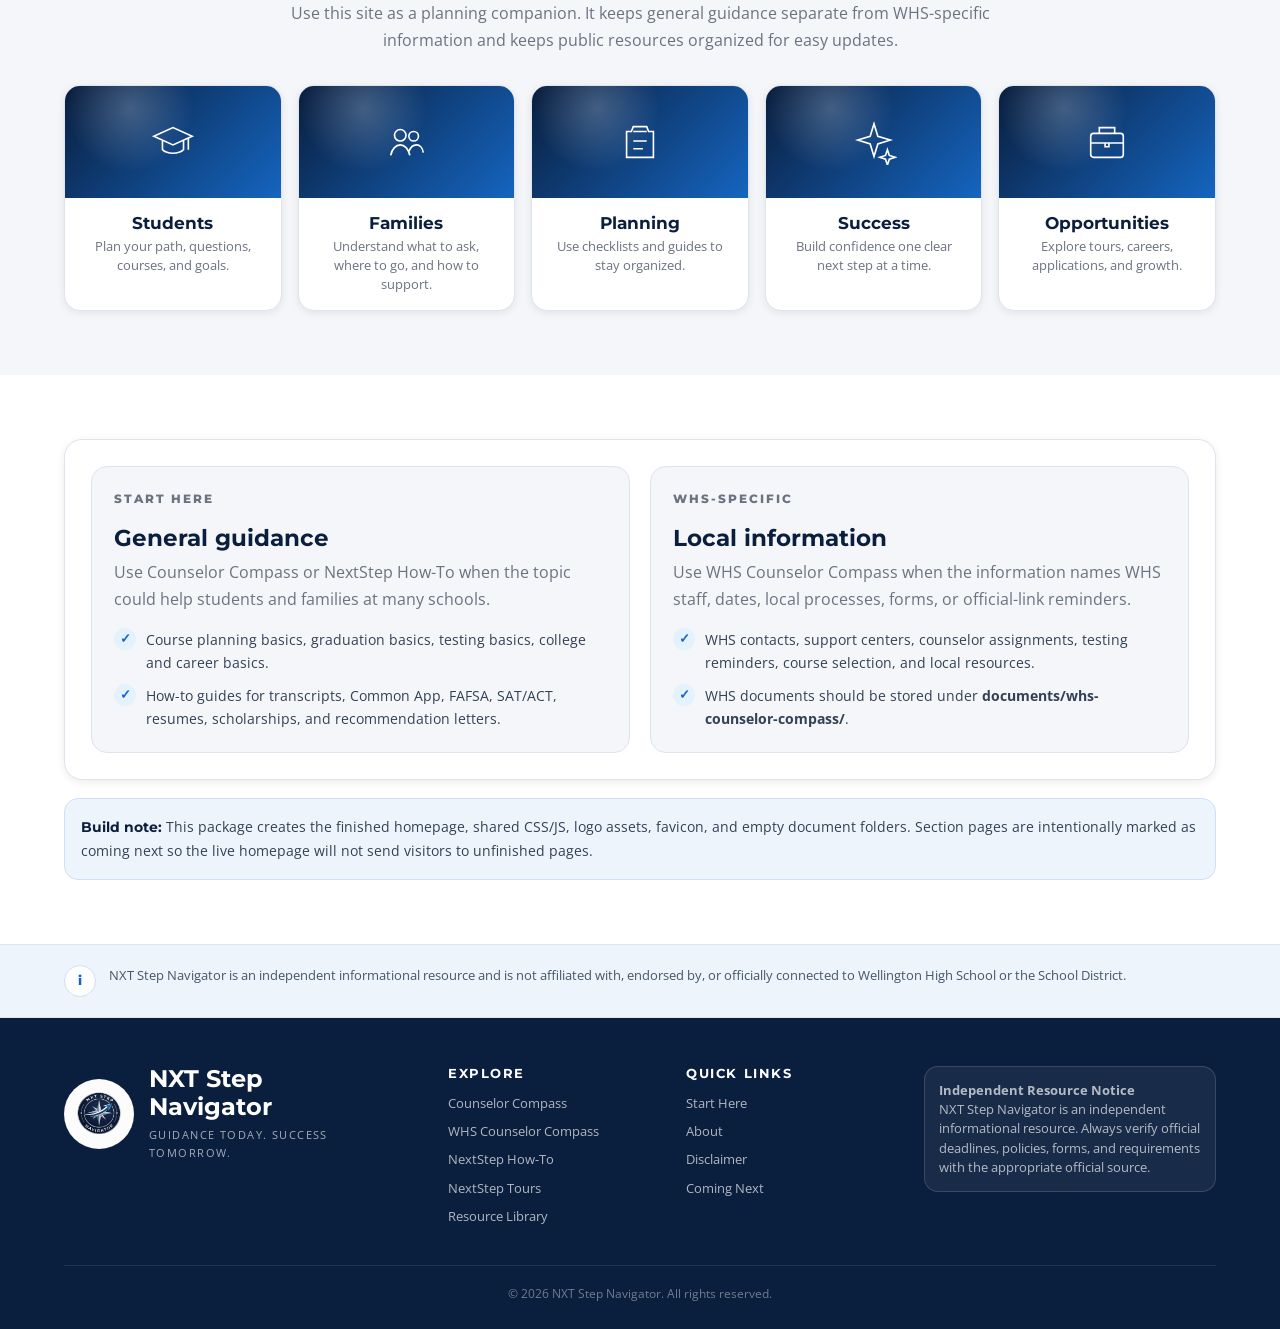
==== commit de624b1c: "Add files via upload" ====
--- a/index.html
+++ b/index.html
@@ -24,7 +24,7 @@
     <div class="nav-links" id="nav-links">
       <a class="active" href="index.html">Home</a>
       <a href="counselor-compass/">Counselor Compass</a>
-      <a href="#site-sections">WHS Counselor Compass</a>
+      <a href="whs-counselor-compass/">WHS Counselor Compass</a>
       <a href="#site-sections">NextStep How-To</a>
       <a href="#site-sections">NextStep Tours</a>
       <a href="#site-sections">Resource Library</a>
@@ -77,11 +77,10 @@
           <p>General school counseling guidance for students and families.</p>
           <span class="card-link">Explore <span>→</span></span>
         </a>
-        <a class="icon-card future-link" href="whs-counselor-compass/index.html" data-future-path="whs-counselor-compass/index.html">
+        <a class="icon-card" href="whs-counselor-compass/">
           <span class="icon-badge alt"><svg viewBox="0 0 48 48" aria-hidden="true"><path d="M24 5 10 11v10c0 10 6.5 17.5 14 22 7.5-4.5 14-12 14-22V11L24 5Z"/><path d="M18 24l4 4 8-9"/></svg></span>
           <h3>WHS Counselor Compass</h3>
           <p>Wellington-specific resources, contacts, links, and reminders.</p>
-          <span class="future-pill">Page coming next</span>
           <span class="card-link">Explore <span>→</span></span>
         </a>
         <a class="icon-card future-link" href="nextstep-how-to/index.html" data-future-path="nextstep-how-to/index.html">
@@ -176,7 +175,7 @@
       <div>
         <div class="footer-brand"><img src="assets/logos/nxt-step-navigator-badge.png" alt="NXT Step Navigator logo"><div><strong>NXT Step<br>Navigator</strong><span>Guidance today. Success tomorrow.</span></div></div>
       </div>
-      <div class="footer-col"><h4>Explore</h4><a href="counselor-compass/">Counselor Compass</a><a href="#site-sections">WHS Counselor Compass</a><a href="#site-sections">NextStep How-To</a><a href="#site-sections">NextStep Tours</a><a href="#site-sections">Resource Library</a></div>
+      <div class="footer-col"><h4>Explore</h4><a href="counselor-compass/">Counselor Compass</a><a href="whs-counselor-compass/">WHS Counselor Compass</a><a href="#site-sections">NextStep How-To</a><a href="#site-sections">NextStep Tours</a><a href="#site-sections">Resource Library</a></div>
       <div class="footer-col"><h4>Quick Links</h4><a href="#start-here">Start Here</a><a href="#about-preview">About</a><a href="#disclaimer">Disclaimer</a><a href="#coming-next">Coming Next</a></div>
       <div class="footer-note"><p><strong>Independent Resource Notice</strong><br>NXT Step Navigator is an independent informational resource. Always verify official deadlines, policies, forms, and requirements with the appropriate official source.</p></div>
     </div>
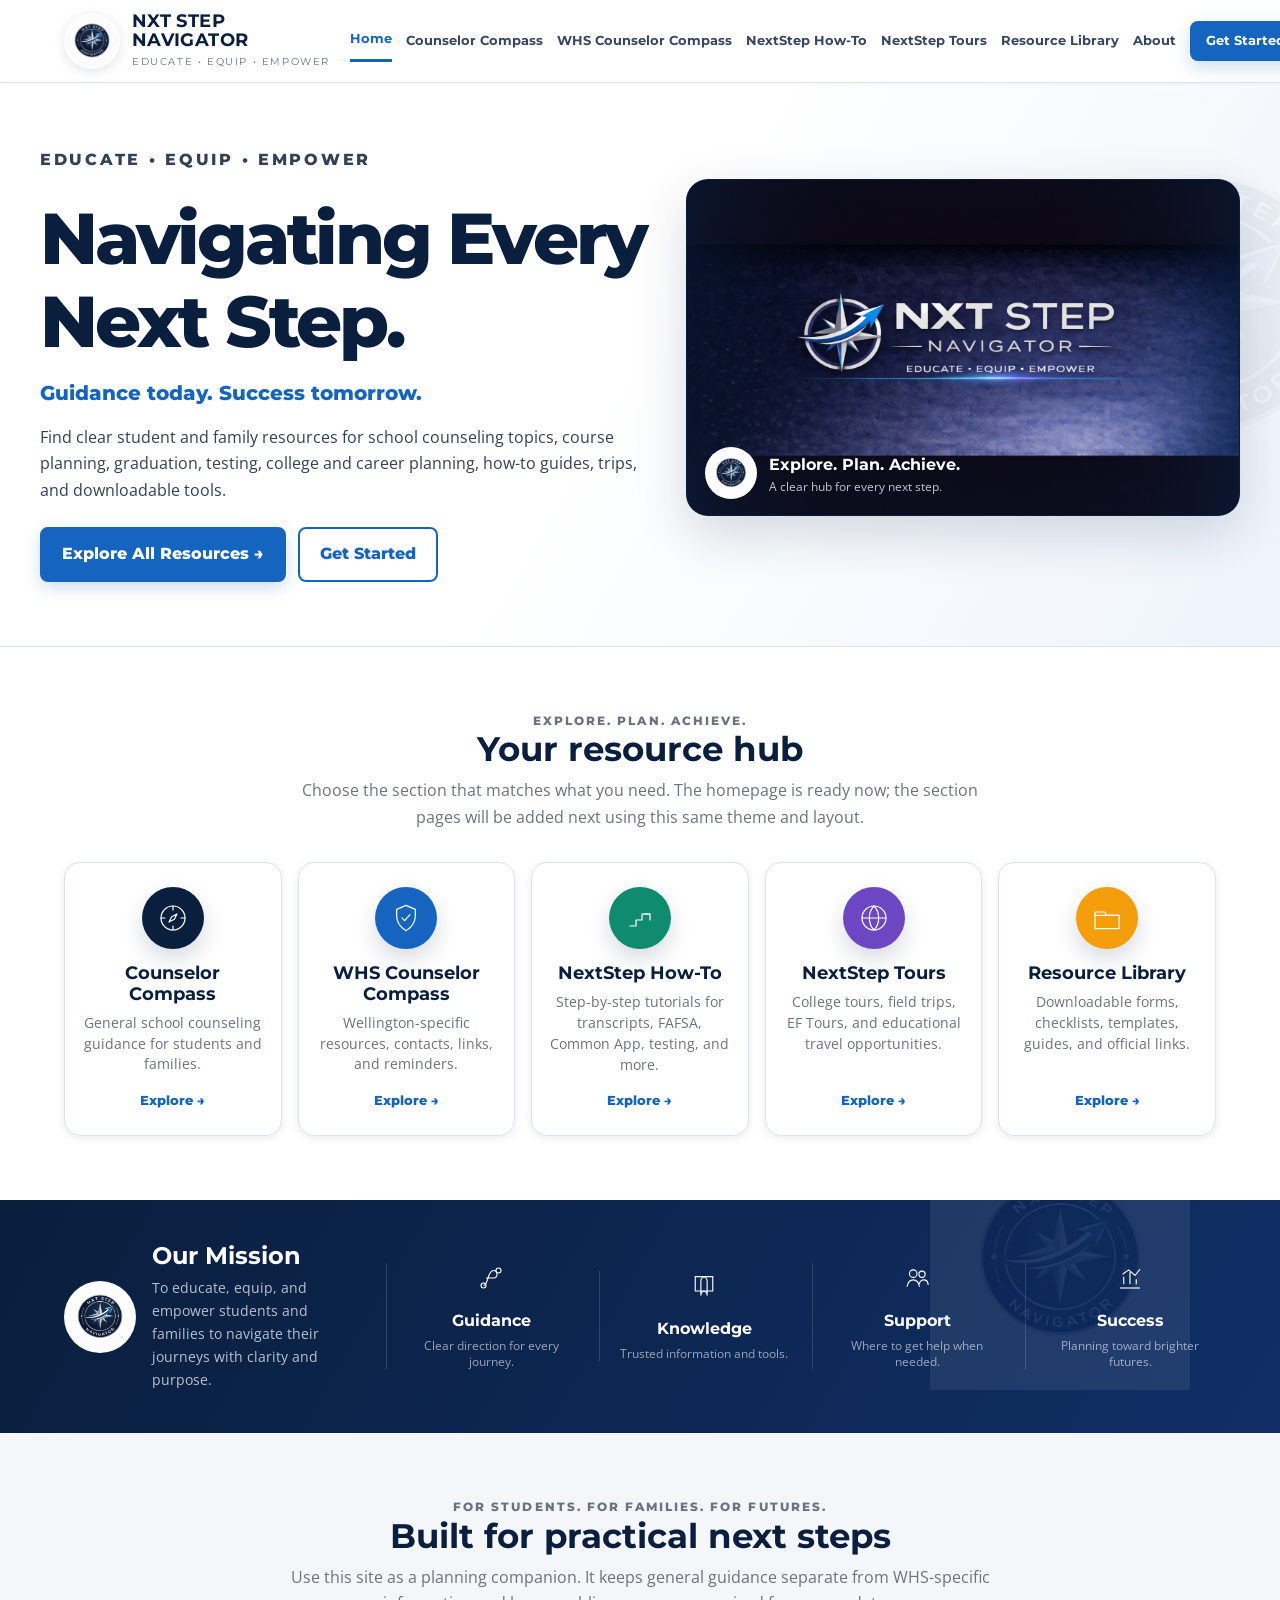
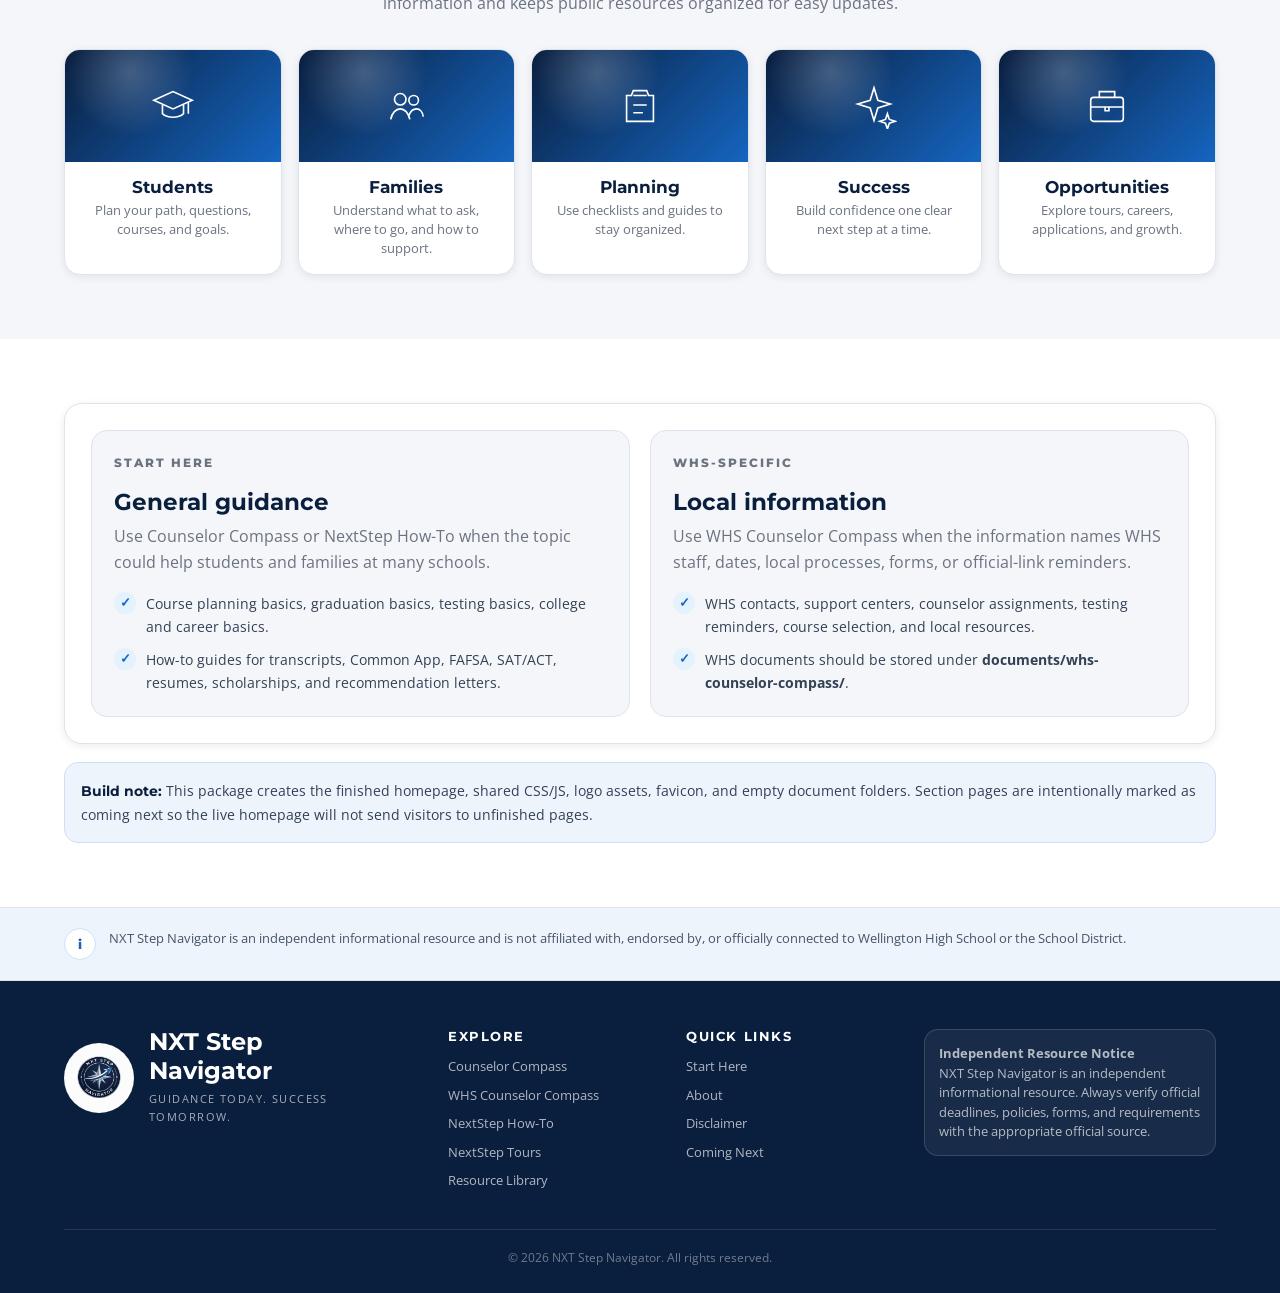
==== commit a8509fe7: "Add files via upload" ====
--- a/index.html
+++ b/index.html
@@ -25,9 +25,9 @@
       <a class="active" href="index.html">Home</a>
       <a href="counselor-compass/">Counselor Compass</a>
       <a href="whs-counselor-compass/">WHS Counselor Compass</a>
-      <a href="#site-sections">NextStep How-To</a>
-      <a href="#site-sections">NextStep Tours</a>
-      <a href="#site-sections">Resource Library</a>
+      <a href="nextstep-how-to/">NextStep How-To</a>
+      <a href="nextstep-tours/">NextStep Tours</a>
+      <a href="resource-library/">Resource Library</a>
       <a href="#about-preview">About</a>
       <a class="nav-cta" href="#site-sections">Get Started →</a>
     </div>
@@ -83,25 +83,22 @@
           <p>Wellington-specific resources, contacts, links, and reminders.</p>
           <span class="card-link">Explore <span>→</span></span>
         </a>
-        <a class="icon-card future-link" href="nextstep-how-to/index.html" data-future-path="nextstep-how-to/index.html">
+        <a class="icon-card" href="nextstep-how-to/">
           <span class="icon-badge green"><svg viewBox="0 0 48 48" aria-hidden="true"><path d="M9 36h9v-9h9v-9h12"/><path d="M30 18h9v9"/></svg></span>
           <h3>NextStep How-To</h3>
           <p>Step-by-step tutorials for transcripts, FAFSA, Common App, testing, and more.</p>
-          <span class="future-pill">Page coming next</span>
           <span class="card-link">Explore <span>→</span></span>
         </a>
-        <a class="icon-card future-link" href="nextstep-tours/index.html" data-future-path="nextstep-tours/index.html">
+        <a class="icon-card" href="nextstep-tours/">
           <span class="icon-badge purple"><svg viewBox="0 0 48 48" aria-hidden="true"><circle cx="24" cy="24" r="18"/><path d="M6 24h36M24 6c5 5 7 11 7 18s-2 13-7 18M24 6c-5 5-7 11-7 18s2 13 7 18"/></svg></span>
           <h3>NextStep Tours</h3>
           <p>College tours, field trips, EF Tours, and educational travel opportunities.</p>
-          <span class="future-pill">Page coming next</span>
           <span class="card-link">Explore <span>→</span></span>
         </a>
-        <a class="icon-card future-link" href="resource-library/index.html" data-future-path="resource-library/index.html">
+        <a class="icon-card" href="resource-library/">
           <span class="icon-badge gold"><svg viewBox="0 0 48 48" aria-hidden="true"><path d="M6 15h14l4 5h18v20H6V15Z"/><path d="M6 20h36"/></svg></span>
           <h3>Resource Library</h3>
           <p>Downloadable forms, checklists, templates, guides, and official links.</p>
-          <span class="future-pill">Page coming next</span>
           <span class="card-link">Explore <span>→</span></span>
         </a>
       </div>
@@ -175,7 +172,7 @@
       <div>
         <div class="footer-brand"><img src="assets/logos/nxt-step-navigator-badge.png" alt="NXT Step Navigator logo"><div><strong>NXT Step<br>Navigator</strong><span>Guidance today. Success tomorrow.</span></div></div>
       </div>
-      <div class="footer-col"><h4>Explore</h4><a href="counselor-compass/">Counselor Compass</a><a href="whs-counselor-compass/">WHS Counselor Compass</a><a href="#site-sections">NextStep How-To</a><a href="#site-sections">NextStep Tours</a><a href="#site-sections">Resource Library</a></div>
+      <div class="footer-col"><h4>Explore</h4><a href="counselor-compass/">Counselor Compass</a><a href="whs-counselor-compass/">WHS Counselor Compass</a><a href="nextstep-how-to/">NextStep How-To</a><a href="nextstep-tours/">NextStep Tours</a><a href="resource-library/">Resource Library</a></div>
       <div class="footer-col"><h4>Quick Links</h4><a href="#start-here">Start Here</a><a href="#about-preview">About</a><a href="#disclaimer">Disclaimer</a><a href="#coming-next">Coming Next</a></div>
       <div class="footer-note"><p><strong>Independent Resource Notice</strong><br>NXT Step Navigator is an independent informational resource. Always verify official deadlines, policies, forms, and requirements with the appropriate official source.</p></div>
     </div>
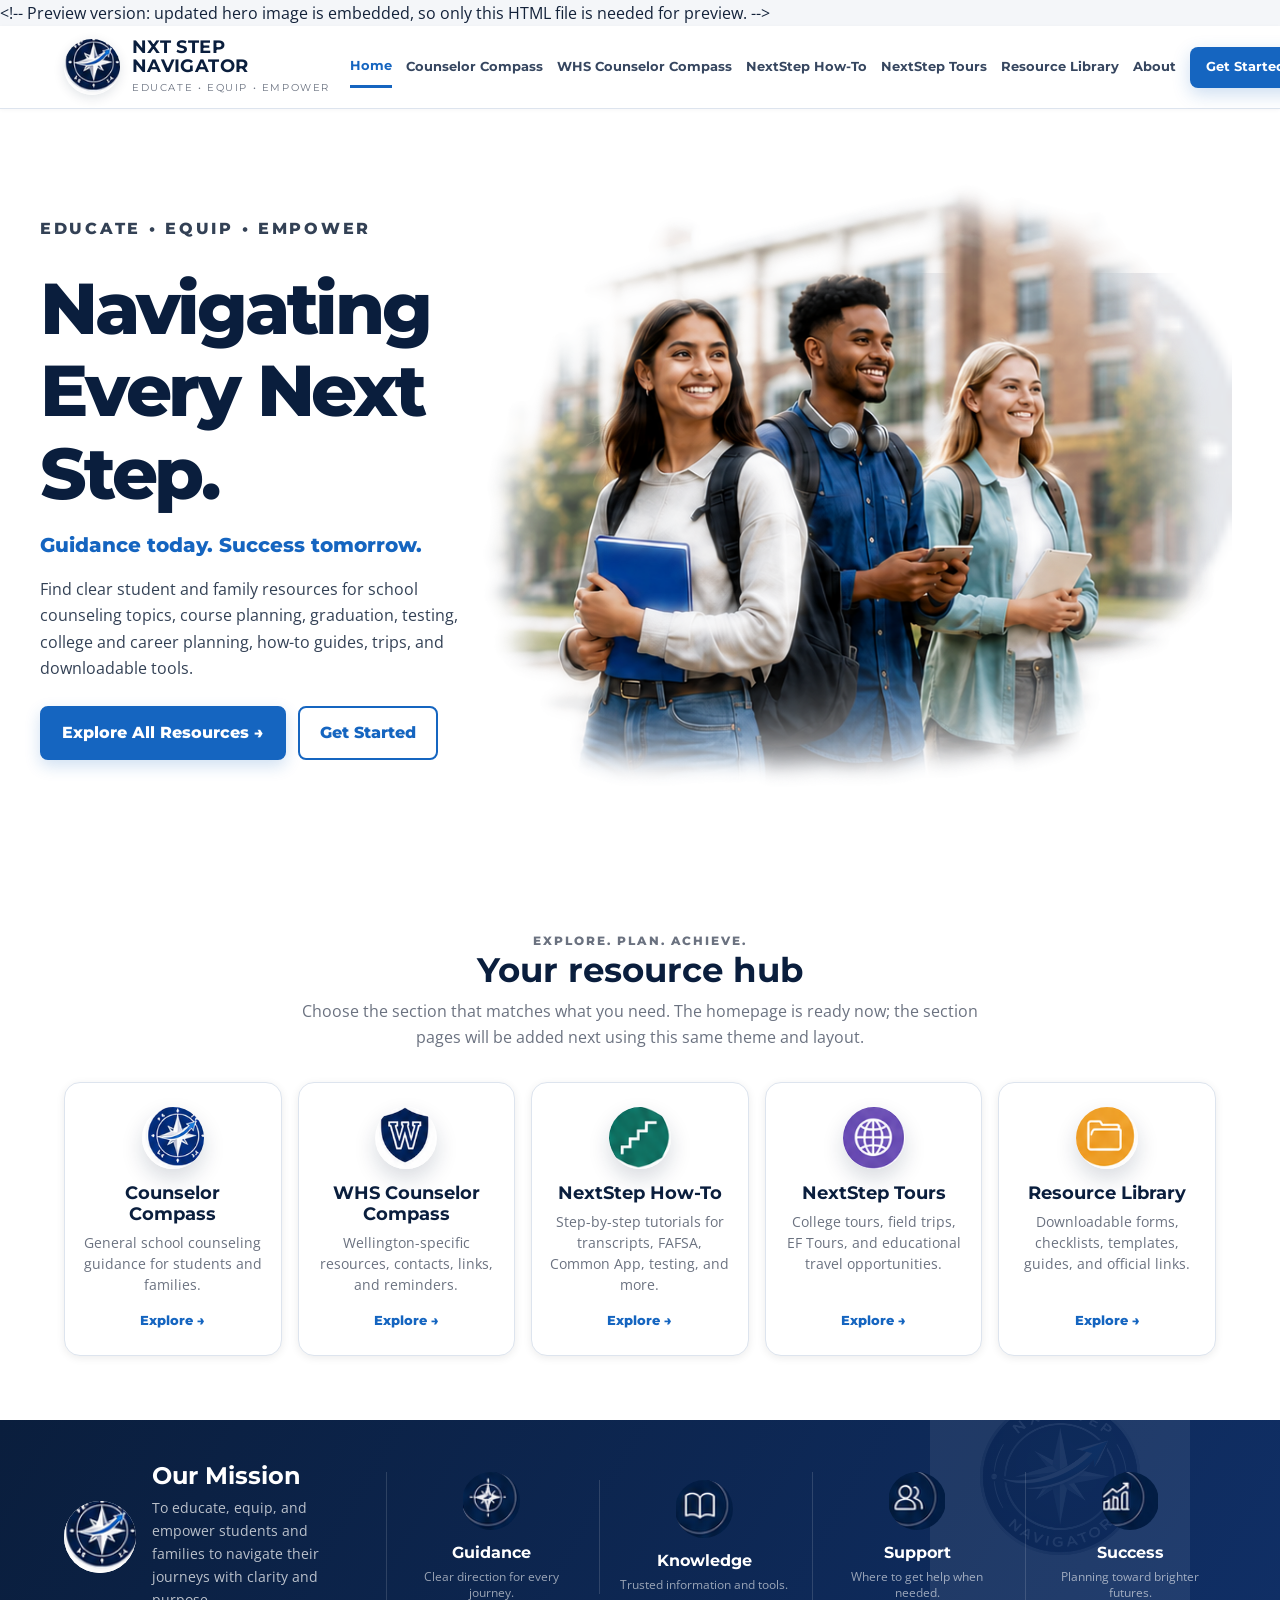
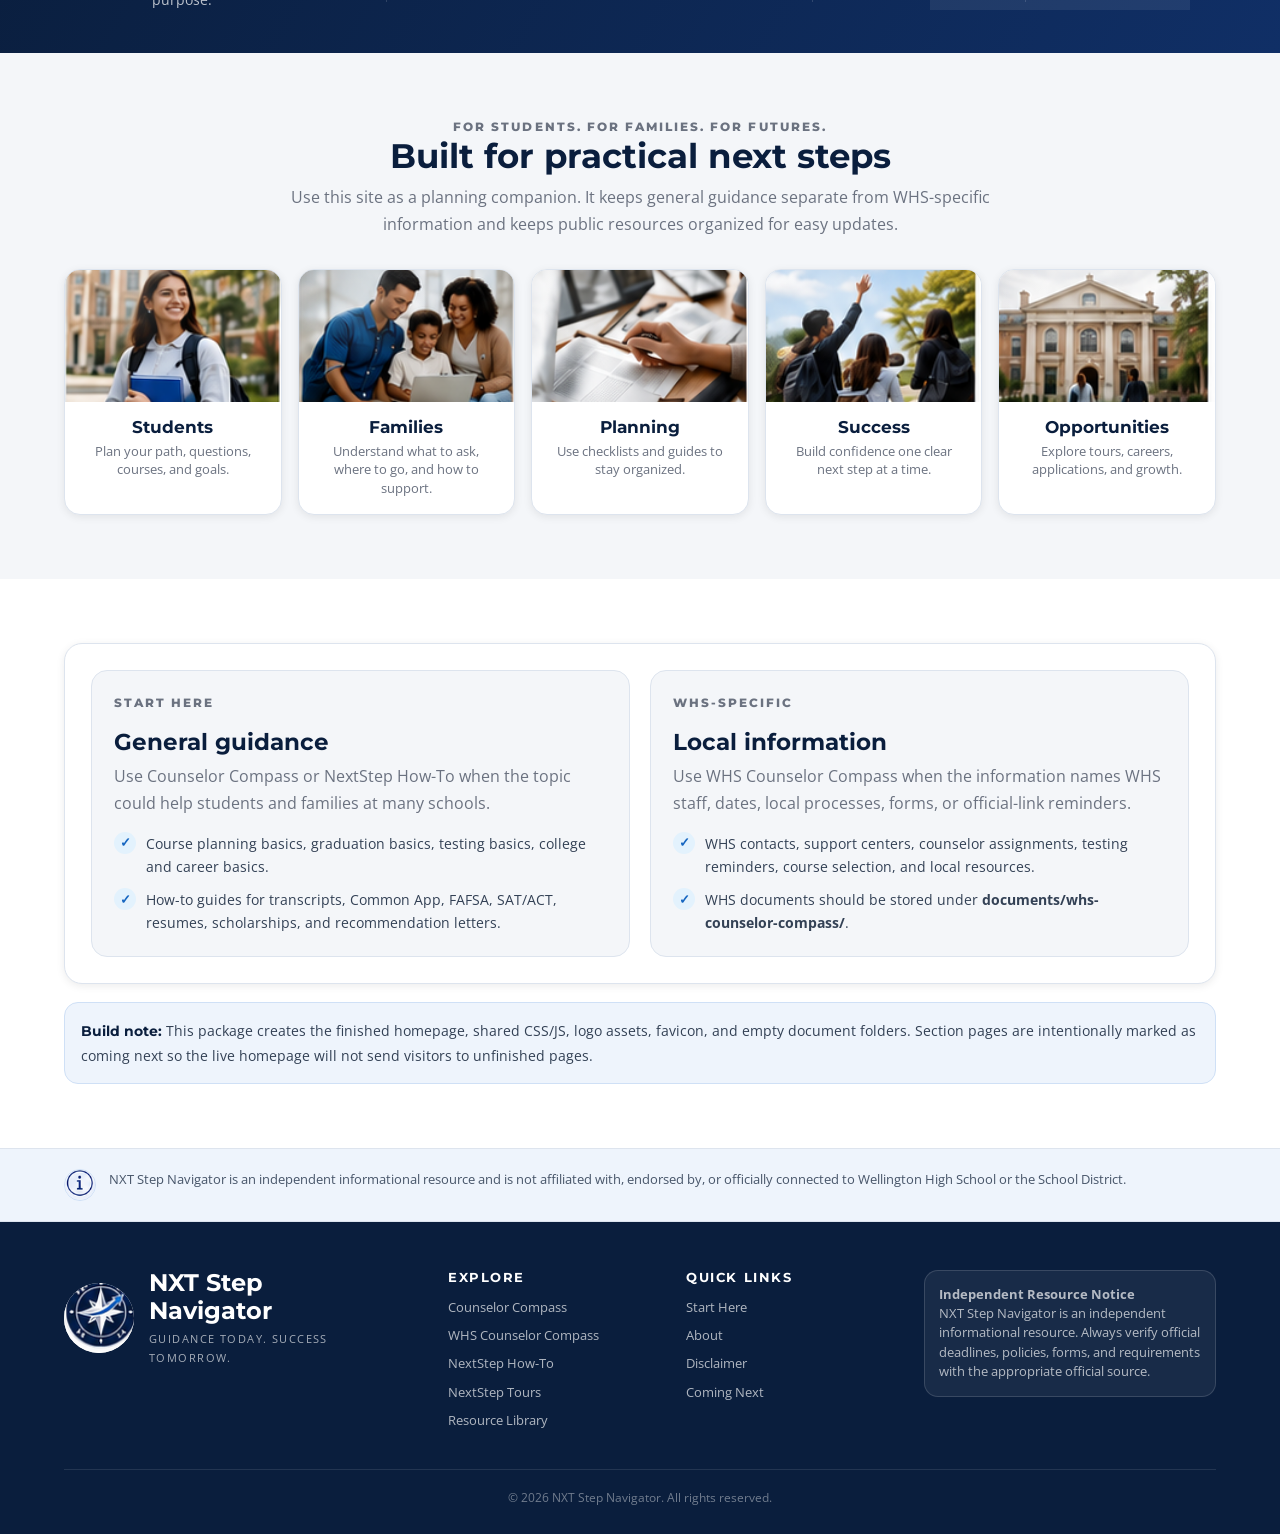
==== commit e199a683: "Rename .html to index.html" ====
--- a/index.html
+++ b/index.html
@@ -1,186 +1,474 @@
 <!DOCTYPE html>
+
 <html lang="en">
 <head>
-  <meta charset="UTF-8">
-  <meta name="viewport" content="width=device-width, initial-scale=1.0">
-  <title>NXT Step Navigator — Educate. Equip. Empower.</title>
-  <meta name="description" content="NXT Step Navigator helps students and families find counseling guidance, step-by-step how-to resources, trip opportunities, and downloadable planning tools.">
-  <link rel="icon" href="favicon.ico" sizes="any">
-  <link rel="apple-touch-icon" href="apple-touch-icon.png">
-  <link rel="preconnect" href="https://fonts.googleapis.com">
-  <link rel="preconnect" href="https://fonts.gstatic.com" crossorigin>
-  <link href="https://fonts.googleapis.com/css2?family=Montserrat:wght@500;600;700;800&family=Open+Sans:wght@400;600;700&display=swap" rel="stylesheet">
-  <link rel="stylesheet" href="css/style.css">
-</head>
+<meta charset="utf-8"/>
+<meta content="width=device-width, initial-scale=1.0" name="viewport"/>
+<title>NXT Step Navigator — Educate. Equip. Empower.</title>
+<meta content="NXT Step Navigator helps students and families find counseling guidance, step-by-step how-to resources, trip opportunities, and downloadable planning tools." name="description"/>
+<link href="[data-uri]" rel="icon"/>
+<link href="[data-uri]" rel="apple-touch-icon"/>
+<link href="https://fonts.googleapis.com" rel="preconnect"/>
+<link crossorigin="" href="https://fonts.gstatic.com" rel="preconnect"/>
+<link href="https://fonts.googleapis.com/css2?family=Montserrat:wght@500;600;700;800&amp;family=Open+Sans:wght@400;600;700&amp;display=swap" rel="stylesheet"/>
+<link href="css/style.css" rel="stylesheet"/><style>
+/* NXT Step Main Guide image/icon replacements */
+.brand img,
+.footer-brand img,
+.mission-brand img,
+.hero-caption img {
+  object-fit: contain;
+}
+.hero-image-card > img {
+  width: 100%;
+  height: 100%;
+  object-fit: cover;
+  display: block;
+}
+.hero-caption,
+.hero-mini {
+  display: none !important;
+}
+.icon-badge {
+  overflow: hidden;
+  background: transparent !important;
+}
+.icon-badge img.guide-card-icon {
+  width: 100%;
+  height: 100%;
+  object-fit: contain;
+  display: block;
+}
+.mission-item img.guide-mission-icon {
+  width: 58px;
+  height: 58px;
+  object-fit: contain;
+  display: block;
+  margin: 0 auto 10px;
+  border-radius: 50%;
+}
+.audience-card .audience-top {
+  height: 132px !important;
+  padding: 0 !important;
+  display: block !important;
+  overflow: hidden !important;
+  background: transparent !important;
+}
+.audience-card .audience-top img.guide-audience-img {
+  width: 100%;
+  height: 100%;
+  object-fit: cover;
+  display: block;
+}
+.disclaimer .info-dot {
+  display: inline-flex;
+  align-items: center;
+  justify-content: center;
+  overflow: hidden;
+  background: transparent !important;
+}
+.disclaimer .info-dot img.guide-info-icon,
+.mini-icon img.guide-mini-img {
+  width: 100%;
+  height: 100%;
+  object-fit: contain;
+  display: block;
+}
+</style>
+<style>
+/* Final hero image blend update — embedded for GitHub preview */
+.hero-visual {
+  overflow: visible !important;
+}
+
+.hero-image-card {
+  background: transparent !important;
+  border: none !important;
+  box-shadow: none !important;
+  border-radius: 0 !important;
+  overflow: visible !important;
+  padding: 0 !important;
+}
+
+.hero-image-card img,
+.hero-campus-art {
+  width: 100% !important;
+  height: auto !important;
+  display: block !important;
+  border: none !important;
+  border-radius: 0 !important;
+  box-shadow: none !important;
+  object-fit: contain !important;
+}
+
+.hero-caption,
+.hero-mini {
+  display: none !important;
+}
+
+.hero-visual::before,
+.hero-visual::after,
+.hero-image-card::before,
+.hero-image-card::after {
+  content: none !important;
+  display: none !important;
+}
+
+
+/* Updated hero preference: remove logo from inside the student image and keep one larger background logo closer to the students */
+.hero {
+  background-position: 82% center !important;
+  background-repeat: no-repeat !important;
+}
+
+.hero::before,
+.hero::after {
+  left: auto !important;
+  right: 7% !important;
+  transform: none !important;
+  background-position: center center !important;
+  background-repeat: no-repeat !important;
+}
+</style><style>
+
+/* Remove any visible image box and use only the softly faded transparent image */
+.hero-visual,
+.hero-image-card {
+  background: transparent !important;
+  border: none !important;
+  box-shadow: none !important;
+  padding: 0 !important;
+  overflow: visible !important;
+}
+
+.hero-image-card {
+  width: auto !important;
+  max-width: 560px !important;
+}
+
+.hero-campus-art {
+  display: block !important;
+  width: min(100%, 560px) !important;
+  max-width: 560px !important;
+  height: auto !important;
+  background: transparent !important;
+}
+
+/* Move the large background logo closer to the student image */
+.hero {
+  background-position: 72% center !important;
+}
+
+.hero::before,
+.hero::after {
+  left: auto !important;
+  right: 18% !important;
+  transform: translateY(-50%) !important;
+}
+</style><style>
+/* Strong override: remove visible box, enlarge students, move giant background logo much closer */
+.hero-visual,
+.hero-image-card,
+.hero-image-card img,
+.hero-campus-art {
+  background: transparent !important;
+  background-color: transparent !important;
+  border: 0 !important;
+  box-shadow: none !important;
+  outline: none !important;
+}
+
+.hero-visual {
+  overflow: visible !important;
+  width: auto !important;
+  max-width: none !important;
+  flex: 0 0 auto !important;
+}
+
+.hero-image-card {
+  width: auto !important;
+  max-width: 760px !important;
+}
+
+.hero-campus-art {
+  width: 760px !important;
+  max-width: min(760px, 100%) !important;
+  height: auto !important;
+  display: block !important;
+}
+
+/* Put the large faded background logo much closer to the student image */
+.hero {
+  background-position: 60% center !important;
+}
+.hero::before,
+.hero::after {
+  left: auto !important;
+  right: 34% !important;
+  transform: translateY(-50%) !important;
+}
+
+/* Mobile / narrower screens */
+@media (max-width: 1200px) {
+  .hero-campus-art {
+    width: 640px !important;
+    max-width: 100% !important;
+  }
+  .hero::before,
+  .hero::after {
+    right: 28% !important;
+  }
+}
+</style><style>
+/* Final transparent hero rebuild */
+.hero,
+.hero .container,
+.container.hero-grid,
+.hero-grid,
+.hero-copy,
+.hero-visual,
+.hero-grid > div {
+  background: #ffffff !important;
+  background-color: #ffffff !important;
+  box-shadow: none !important;
+  border: 0 !important;
+}
+
+.hero-grid {
+  align-items: center !important;
+  column-gap: 0 !important;
+}
+
+.hero::before,
+.hero::after,
+.hero-image-card,
+.hero-image-card::before,
+.hero-image-card::after,
+.hero-caption,
+.hero-mini {
+  display: none !important;
+  content: none !important;
+  background: none !important;
+  border: 0 !important;
+  box-shadow: none !important;
+}
+
+.hero-visual {
+  position: relative !important;
+  min-height: 540px !important;
+  overflow: visible !important;
+  display: flex !important;
+  align-items: center !important;
+  justify-content: flex-start !important;
+  isolation: isolate !important;
+}
+
+.hero-visual::after {
+  content: "" !important;
+  display: block !important;
+  position: absolute !important;
+  top: 50% !important;
+  left: clamp(235px, 46%, 330px) !important;
+  transform: translateY(-50%) !important;
+  width: clamp(300px, 34vw, 430px) !important;
+  aspect-ratio: 1 / 1 !important;
+  background-image: url('[data-uri]') !important;
+  background-repeat: no-repeat !important;
+  background-position: center center !important;
+  background-size: contain !important;
+  opacity: 0.10 !important;
+  z-index: 1 !important;
+  pointer-events: none !important;
+}
+
+.hero-campus-art,
+.layered-hero-students {
+  position: relative !important;
+  z-index: 2 !important;
+  display: block !important;
+  width: clamp(600px, 60vw, 820px) !important;
+  max-width: none !important;
+  height: auto !important;
+  background: transparent !important;
+  background-color: transparent !important;
+  border: 0 !important;
+  box-shadow: none !important;
+  outline: none !important;
+  filter: none !important;
+}
+
+@media (max-width: 1200px) {
+  .hero-visual { min-height: 470px !important; }
+  .hero-campus-art,
+  .layered-hero-students { width: clamp(500px, 54vw, 700px) !important; }
+  .hero-visual::after {
+    left: clamp(205px, 44%, 285px) !important;
+    width: clamp(250px, 30vw, 360px) !important;
+  }
+}
+
+@media (max-width: 900px) {
+  .hero-visual { min-height: 380px !important; }
+  .hero-campus-art,
+  .layered-hero-students { width: min(100%, 560px) !important; }
+  .hero-visual::after {
+    left: 48% !important;
+    width: 220px !important;
+    opacity: 0.08 !important;
+  }
+}
+</style></head>
 <body>
+&lt;!-- Preview version: updated hero image is embedded, so only this HTML file is needed for preview. --&gt;
+
 <a class="skip-link" href="#main-content">Skip to content</a>
-<nav class="nav" aria-label="Main navigation">
-  <div class="container nav-inner">
-    <a class="brand" href="index.html" aria-label="NXT Step Navigator home">
-      <img src="assets/logos/nxt-step-navigator-badge.png" alt="NXT Step Navigator compass logo">
-      <div><strong>NXT Step<br>Navigator</strong><span>Educate • Equip • Empower</span></div>
-    </a>
-    <button class="nav-toggle" type="button" aria-expanded="false" aria-controls="nav-links">Menu</button>
-    <div class="nav-links" id="nav-links">
-      <a class="active" href="index.html">Home</a>
-      <a href="counselor-compass/">Counselor Compass</a>
-      <a href="whs-counselor-compass/">WHS Counselor Compass</a>
-      <a href="nextstep-how-to/">NextStep How-To</a>
-      <a href="nextstep-tours/">NextStep Tours</a>
-      <a href="resource-library/">Resource Library</a>
-      <a href="#about-preview">About</a>
-      <a class="nav-cta" href="#site-sections">Get Started →</a>
-    </div>
-  </div>
+<nav aria-label="Main navigation" class="nav">
+<div class="container nav-inner">
+<a aria-label="NXT Step Navigator home" class="brand" href="index.html">
+<img alt="NXT Step Navigator compass logo" src="[data-uri]"/>
+<div><strong>NXT Step<br/>Navigator</strong><span>Educate • Equip • Empower</span></div>
+</a>
+<button aria-controls="nav-links" aria-expanded="false" class="nav-toggle" type="button">Menu</button>
+<div class="nav-links" id="nav-links">
+<a class="active" href="index.html">Home</a>
+<a href="counselor-compass/">Counselor Compass</a>
+<a href="whs-counselor-compass/">WHS Counselor Compass</a>
+<a href="nextstep-how-to/">NextStep How-To</a>
+<a href="nextstep-tours/">NextStep Tours</a>
+<a href="resource-library/">Resource Library</a>
+<a href="#about-preview">About</a>
+<a class="nav-cta" href="#site-sections">Get Started →</a>
+</div>
+</div>
 </nav>
-
 <header class="hero">
-  <div class="container hero-grid">
-    <div class="hero-copy">
-      <p class="eyebrow">Educate • Equip • Empower</p>
-      <h1>Navigating Every Next Step.</h1>
-      <p class="sub">Guidance today. Success tomorrow.</p>
-      <p>Find clear student and family resources for school counseling topics, course planning, graduation, testing, college and career planning, how-to guides, trips, and downloadable tools.</p>
-      <div class="btn-row">
-        <a class="btn" href="#site-sections">Explore All Resources →</a>
-        <a class="btn secondary" href="#start-here">Get Started</a>
-      </div>
-    </div>
-    <div class="hero-visual" aria-label="NXT Step Navigator brand visual">
-      <div class="hero-image-card">
-        <img src="assets/images/youtube-banner.png" alt="NXT Step Navigator horizontal logo on navy blue background">
-        <div class="hero-caption">
-          <img src="assets/logos/nxt-step-navigator-badge.png" alt="">
-          <div><strong>Explore. Plan. Achieve.</strong><span>A clear hub for every next step.</span></div>
-        </div>
-      </div>
-      <div class="hero-mini">
-        <div class="mini-icon"><svg viewBox="0 0 48 48" aria-hidden="true"><circle cx="24" cy="24" r="18"/><path d="M30 18 26 26l-8 4 4-8 8-4Z"/><path d="M24 6v6M24 36v6M6 24h6M36 24h6"/></svg></div>
-        <div><strong>Start with the right section.</strong><p>General guidance, WHS-specific resources, step-by-step tasks, tours, and document downloads stay separated.</p></div>
-      </div>
-    </div>
-  </div>
+<div class="container hero-grid">
+<div class="hero-copy">
+<p class="eyebrow">Educate • Equip • Empower</p>
+<h1>Navigating Every Next Step.</h1>
+<p class="sub">Guidance today. Success tomorrow.</p>
+<p>Find clear student and family resources for school counseling topics, course planning, graduation, testing, college and career planning, how-to guides, trips, and downloadable tools.</p>
+<div class="btn-row">
+<a class="btn" href="#site-sections">Explore All Resources →</a>
+<a class="btn secondary" href="#start-here">Get Started</a>
+</div>
+</div>
+<div aria-label="NXT Step Navigator brand visual" class="hero-visual"><img alt="Students on campus with softly faded edges" class="hero-campus-art layered-hero-students" src="[data-uri]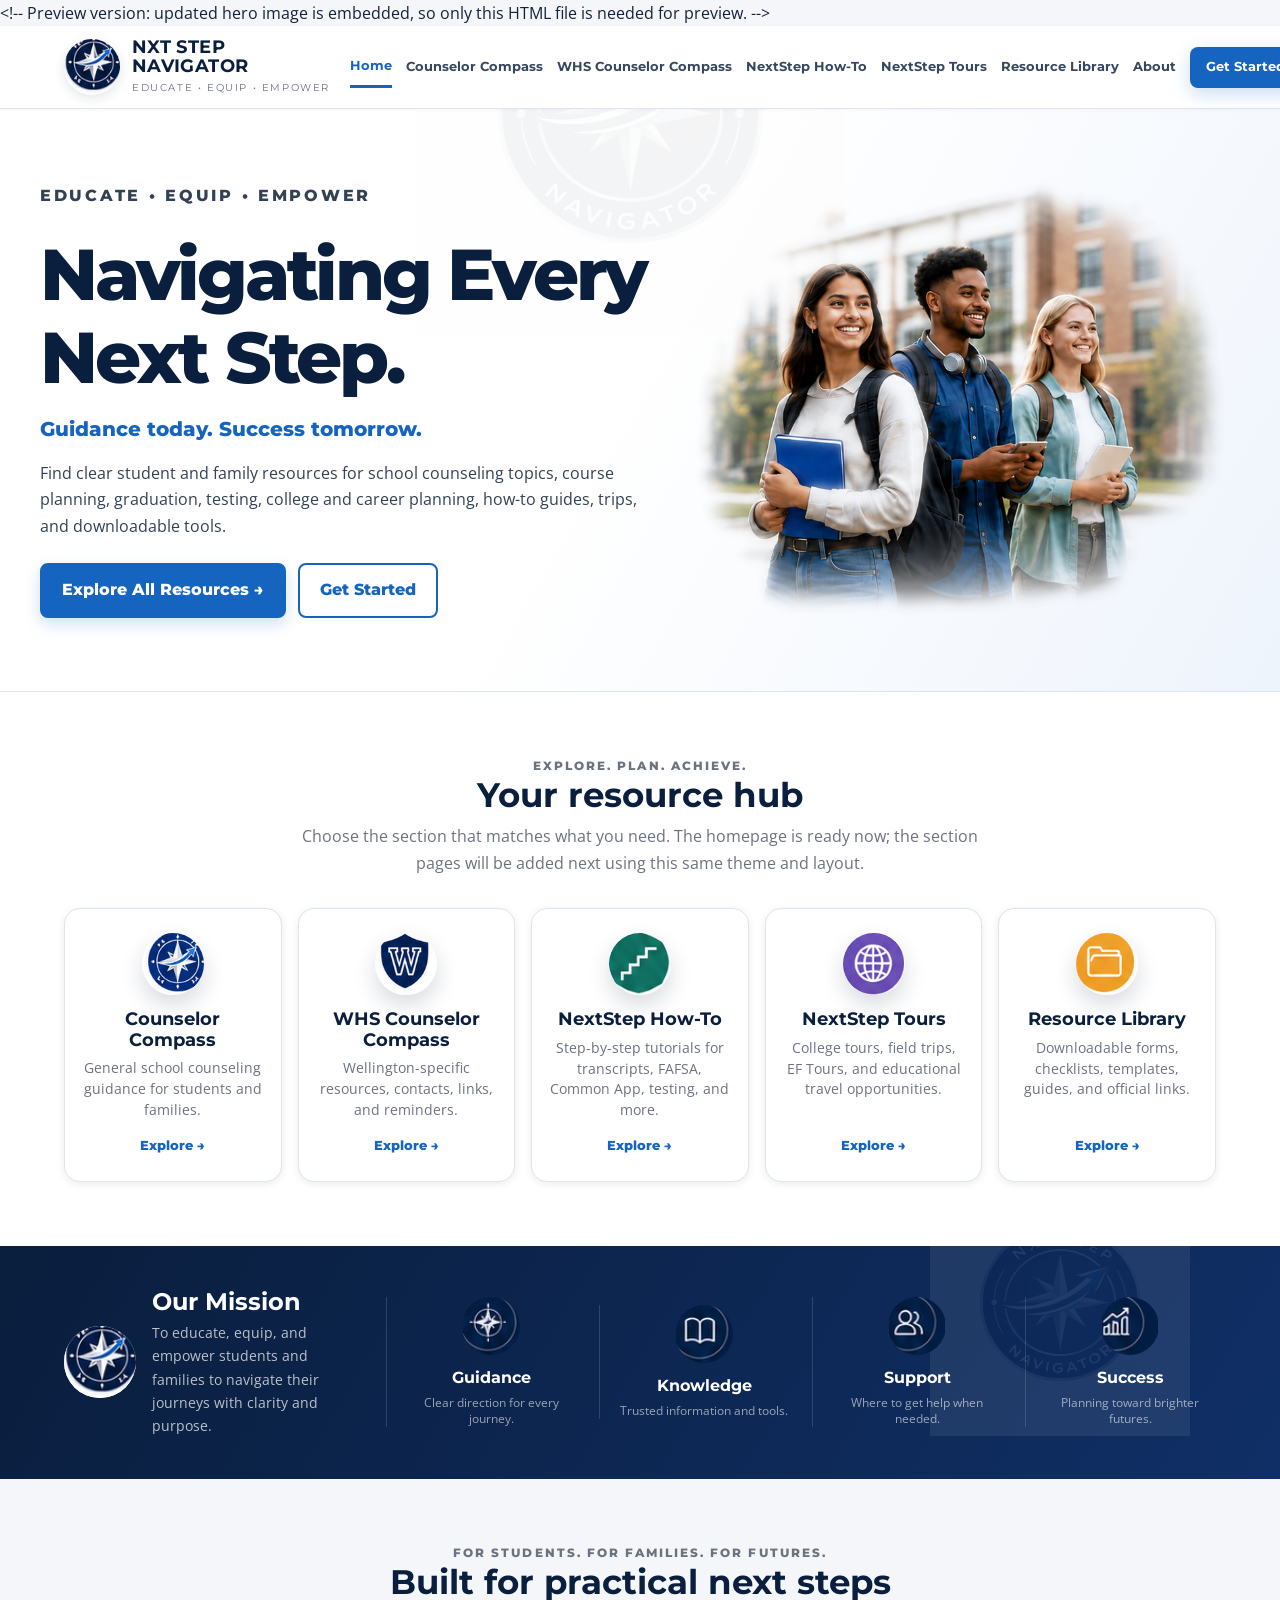
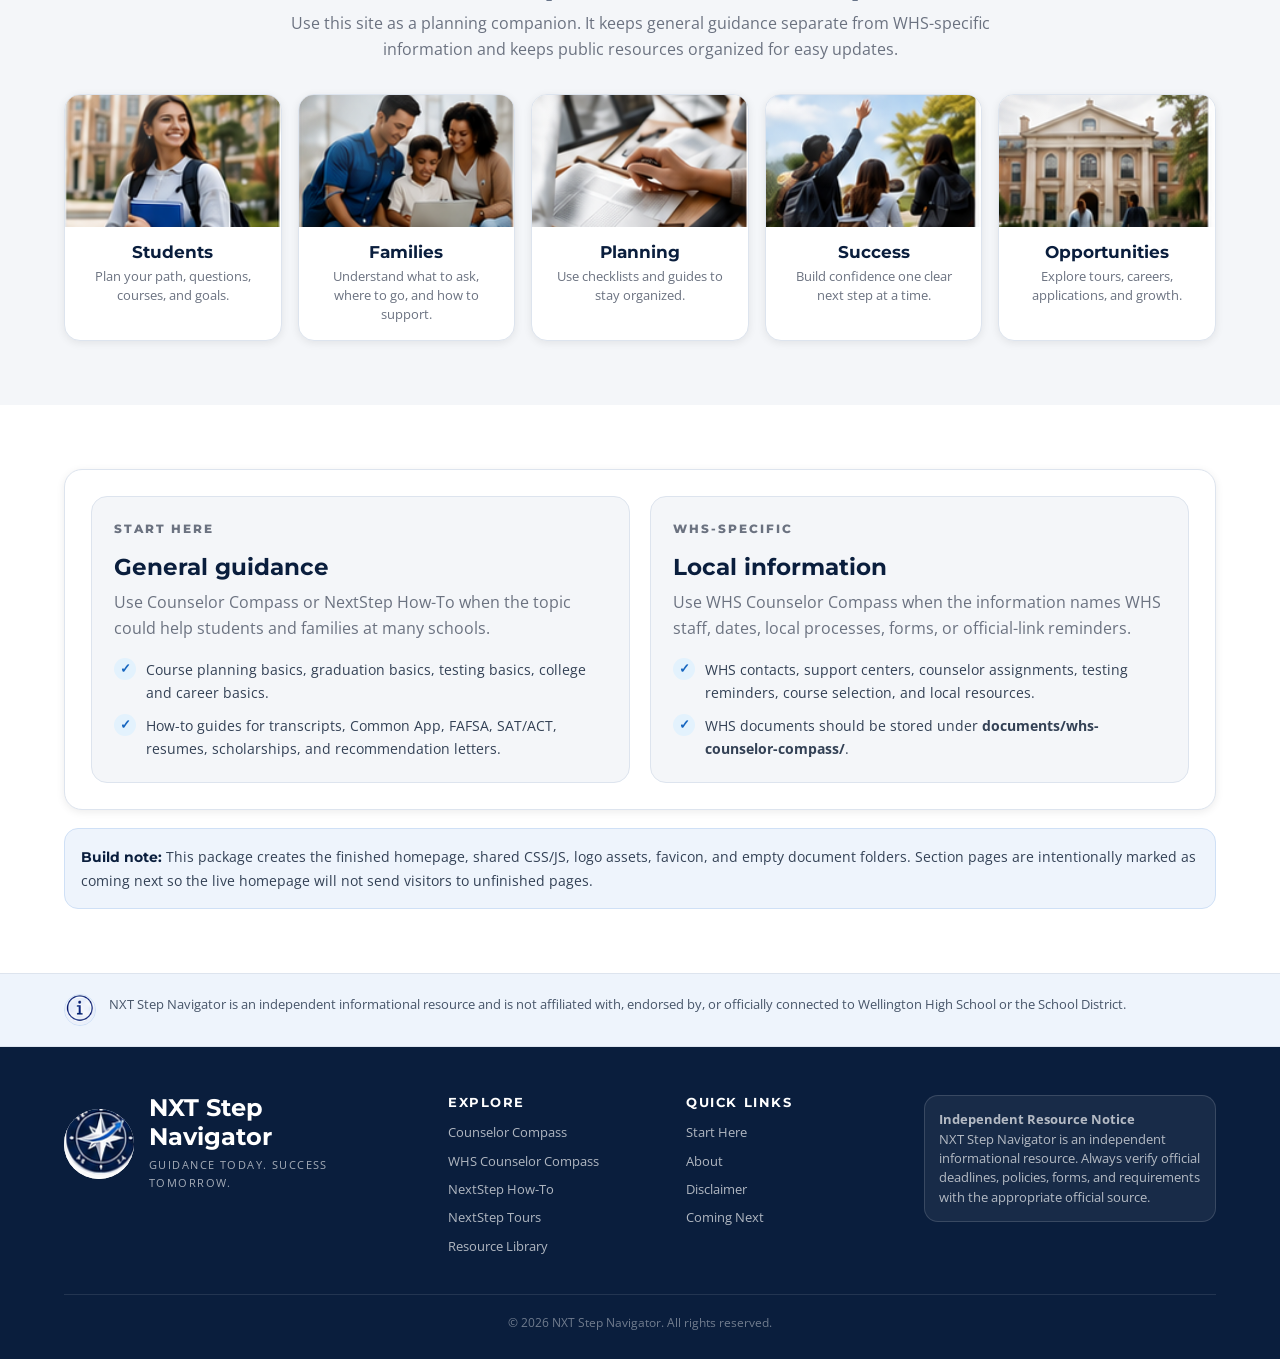
==== commit 59d58e9b: "Add files via upload" ====
--- a/index.html
+++ b/index.html
@@ -219,104 +219,6 @@
     right: 28% !important;
   }
 }
-</style><style>
-/* Final transparent hero rebuild */
-.hero,
-.hero .container,
-.container.hero-grid,
-.hero-grid,
-.hero-copy,
-.hero-visual,
-.hero-grid > div {
-  background: #ffffff !important;
-  background-color: #ffffff !important;
-  box-shadow: none !important;
-  border: 0 !important;
-}
-
-.hero-grid {
-  align-items: center !important;
-  column-gap: 0 !important;
-}
-
-.hero::before,
-.hero::after,
-.hero-image-card,
-.hero-image-card::before,
-.hero-image-card::after,
-.hero-caption,
-.hero-mini {
-  display: none !important;
-  content: none !important;
-  background: none !important;
-  border: 0 !important;
-  box-shadow: none !important;
-}
-
-.hero-visual {
-  position: relative !important;
-  min-height: 540px !important;
-  overflow: visible !important;
-  display: flex !important;
-  align-items: center !important;
-  justify-content: flex-start !important;
-  isolation: isolate !important;
-}
-
-.hero-visual::after {
-  content: "" !important;
-  display: block !important;
-  position: absolute !important;
-  top: 50% !important;
-  left: clamp(235px, 46%, 330px) !important;
-  transform: translateY(-50%) !important;
-  width: clamp(300px, 34vw, 430px) !important;
-  aspect-ratio: 1 / 1 !important;
-  background-image: url('[data-uri]') !important;
-  background-repeat: no-repeat !important;
-  background-position: center center !important;
-  background-size: contain !important;
-  opacity: 0.10 !important;
-  z-index: 1 !important;
-  pointer-events: none !important;
-}
-
-.hero-campus-art,
-.layered-hero-students {
-  position: relative !important;
-  z-index: 2 !important;
-  display: block !important;
-  width: clamp(600px, 60vw, 820px) !important;
-  max-width: none !important;
-  height: auto !important;
-  background: transparent !important;
-  background-color: transparent !important;
-  border: 0 !important;
-  box-shadow: none !important;
-  outline: none !important;
-  filter: none !important;
-}
-
-@media (max-width: 1200px) {
-  .hero-visual { min-height: 470px !important; }
-  .hero-campus-art,
-  .layered-hero-students { width: clamp(500px, 54vw, 700px) !important; }
-  .hero-visual::after {
-    left: clamp(205px, 44%, 285px) !important;
-    width: clamp(250px, 30vw, 360px) !important;
-  }
-}
-
-@media (max-width: 900px) {
-  .hero-visual { min-height: 380px !important; }
-  .hero-campus-art,
-  .layered-hero-students { width: min(100%, 560px) !important; }
-  .hero-visual::after {
-    left: 48% !important;
-    width: 220px !important;
-    opacity: 0.08 !important;
-  }
-}
 </style></head>
 <body>
 &lt;!-- Preview version: updated hero image is embedded, so only this HTML file is needed for preview. --&gt;
@@ -353,7 +255,11 @@
 <a class="btn secondary" href="#start-here">Get Started</a>
 </div>
 </div>
-<div aria-label="NXT Step Navigator brand visual" class="hero-visual"><img alt="Students on campus with softly faded edges" class="hero-campus-art layered-hero-students" src="[data-uri]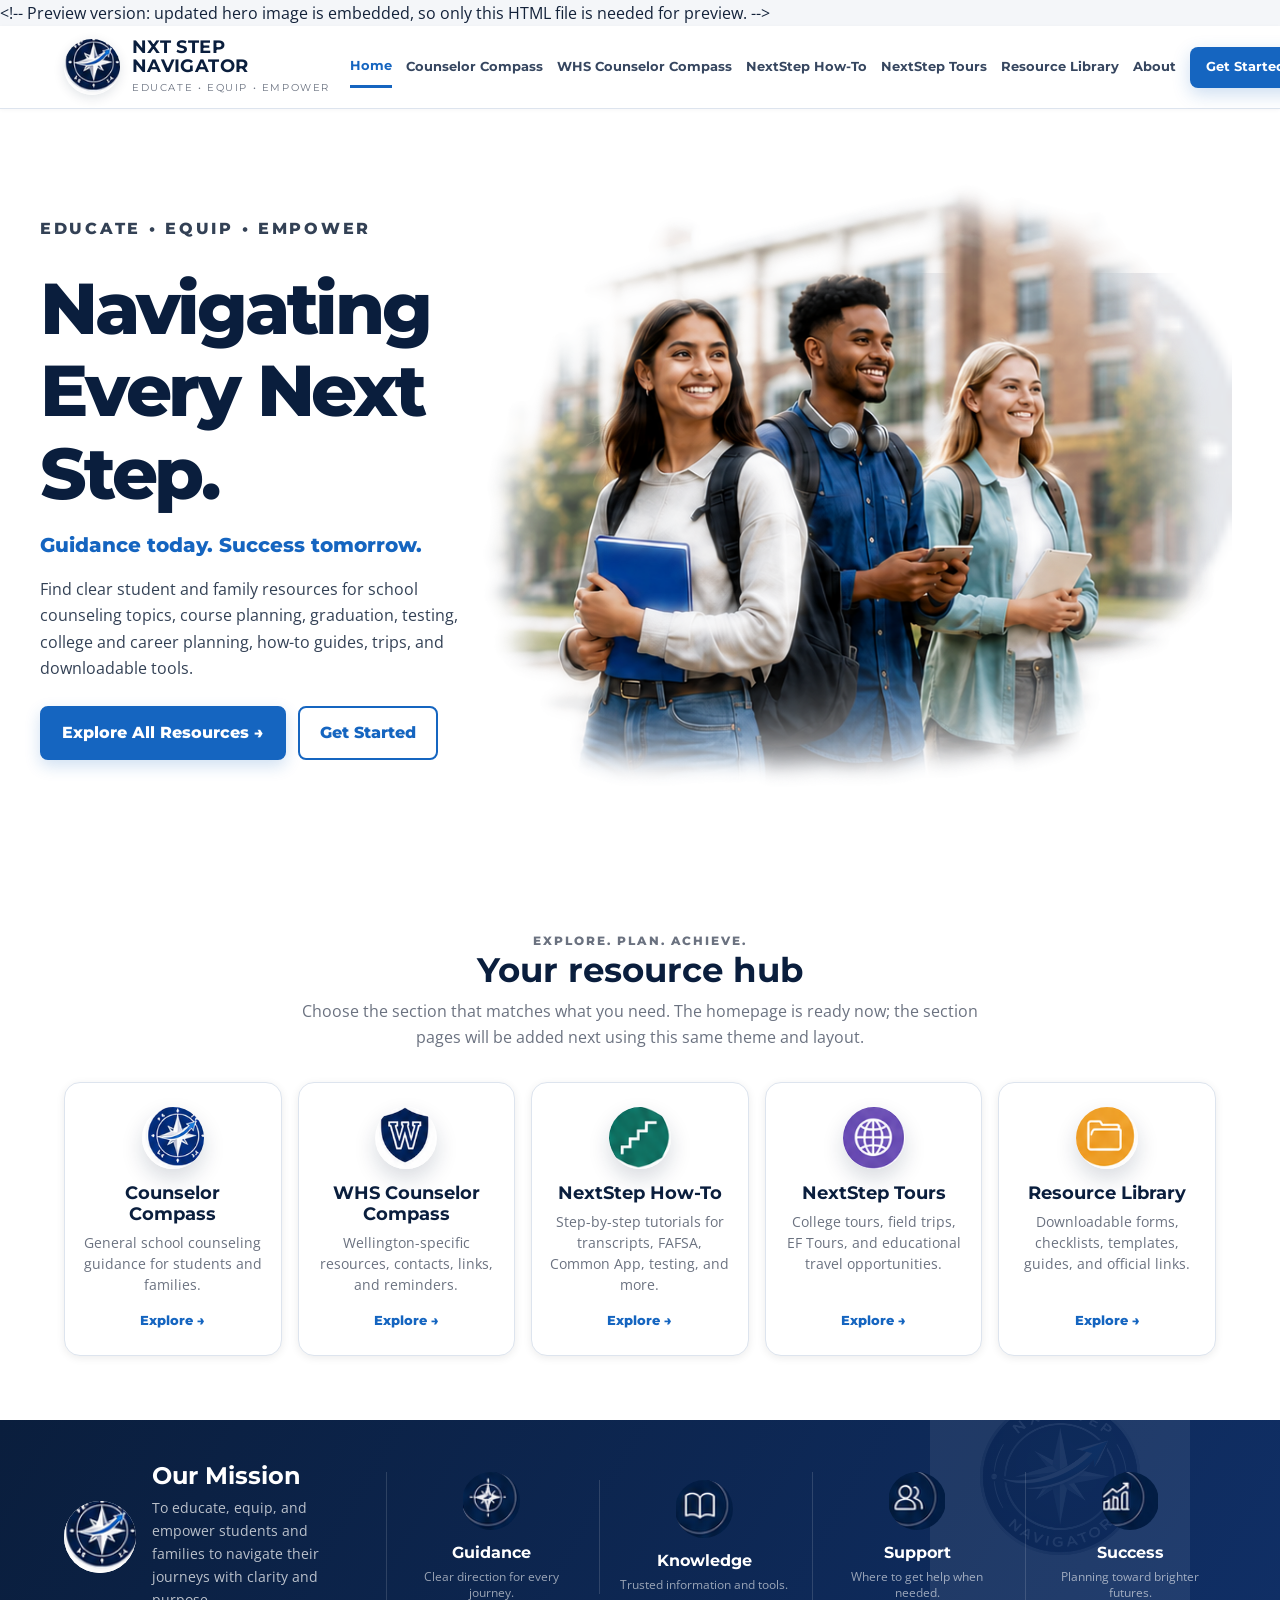
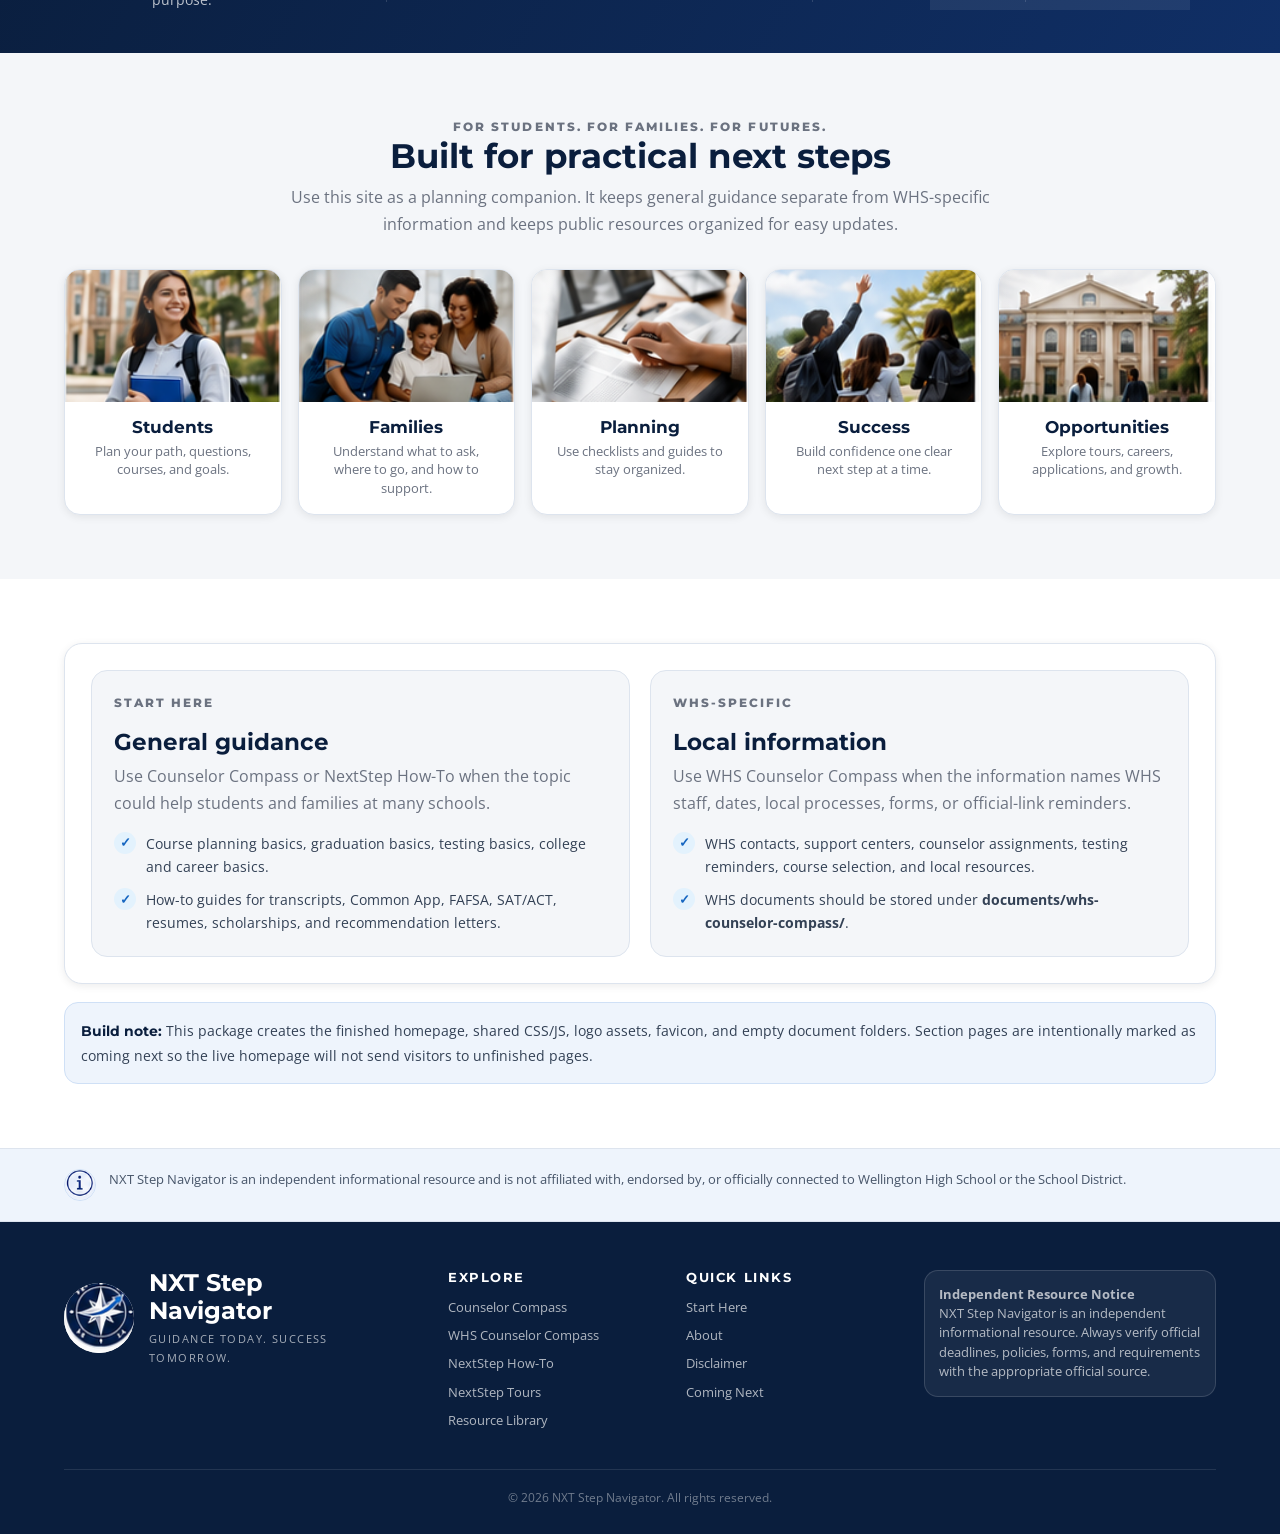
==== commit 0b402eb5: "Rename preview.html to index.html" ====
--- a/index.html
+++ b/index.html
@@ -219,6 +219,104 @@
     right: 28% !important;
   }
 }
+</style><style>
+/* Final transparent hero rebuild */
+.hero,
+.hero .container,
+.container.hero-grid,
+.hero-grid,
+.hero-copy,
+.hero-visual,
+.hero-grid > div {
+  background: #ffffff !important;
+  background-color: #ffffff !important;
+  box-shadow: none !important;
+  border: 0 !important;
+}
+
+.hero-grid {
+  align-items: center !important;
+  column-gap: 0 !important;
+}
+
+.hero::before,
+.hero::after,
+.hero-image-card,
+.hero-image-card::before,
+.hero-image-card::after,
+.hero-caption,
+.hero-mini {
+  display: none !important;
+  content: none !important;
+  background: none !important;
+  border: 0 !important;
+  box-shadow: none !important;
+}
+
+.hero-visual {
+  position: relative !important;
+  min-height: 540px !important;
+  overflow: visible !important;
+  display: flex !important;
+  align-items: center !important;
+  justify-content: flex-start !important;
+  isolation: isolate !important;
+}
+
+.hero-visual::after {
+  content: "" !important;
+  display: block !important;
+  position: absolute !important;
+  top: 50% !important;
+  left: clamp(235px, 46%, 330px) !important;
+  transform: translateY(-50%) !important;
+  width: clamp(300px, 34vw, 430px) !important;
+  aspect-ratio: 1 / 1 !important;
+  background-image: url('[data-uri]') !important;
+  background-repeat: no-repeat !important;
+  background-position: center center !important;
+  background-size: contain !important;
+  opacity: 0.10 !important;
+  z-index: 1 !important;
+  pointer-events: none !important;
+}
+
+.hero-campus-art,
+.layered-hero-students {
+  position: relative !important;
+  z-index: 2 !important;
+  display: block !important;
+  width: clamp(600px, 60vw, 820px) !important;
+  max-width: none !important;
+  height: auto !important;
+  background: transparent !important;
+  background-color: transparent !important;
+  border: 0 !important;
+  box-shadow: none !important;
+  outline: none !important;
+  filter: none !important;
+}
+
+@media (max-width: 1200px) {
+  .hero-visual { min-height: 470px !important; }
+  .hero-campus-art,
+  .layered-hero-students { width: clamp(500px, 54vw, 700px) !important; }
+  .hero-visual::after {
+    left: clamp(205px, 44%, 285px) !important;
+    width: clamp(250px, 30vw, 360px) !important;
+  }
+}
+
+@media (max-width: 900px) {
+  .hero-visual { min-height: 380px !important; }
+  .hero-campus-art,
+  .layered-hero-students { width: min(100%, 560px) !important; }
+  .hero-visual::after {
+    left: 48% !important;
+    width: 220px !important;
+    opacity: 0.08 !important;
+  }
+}
 </style></head>
 <body>
 &lt;!-- Preview version: updated hero image is embedded, so only this HTML file is needed for preview. --&gt;
@@ -255,11 +353,7 @@
 <a class="btn secondary" href="#start-here">Get Started</a>
 </div>
 </div>
-<div aria-label="NXT Step Navigator brand visual" class="hero-visual">
-<div class="hero-image-card">
-<img alt="Students on campus with softly faded edges" class="hero-campus-art" src="[data-uri]